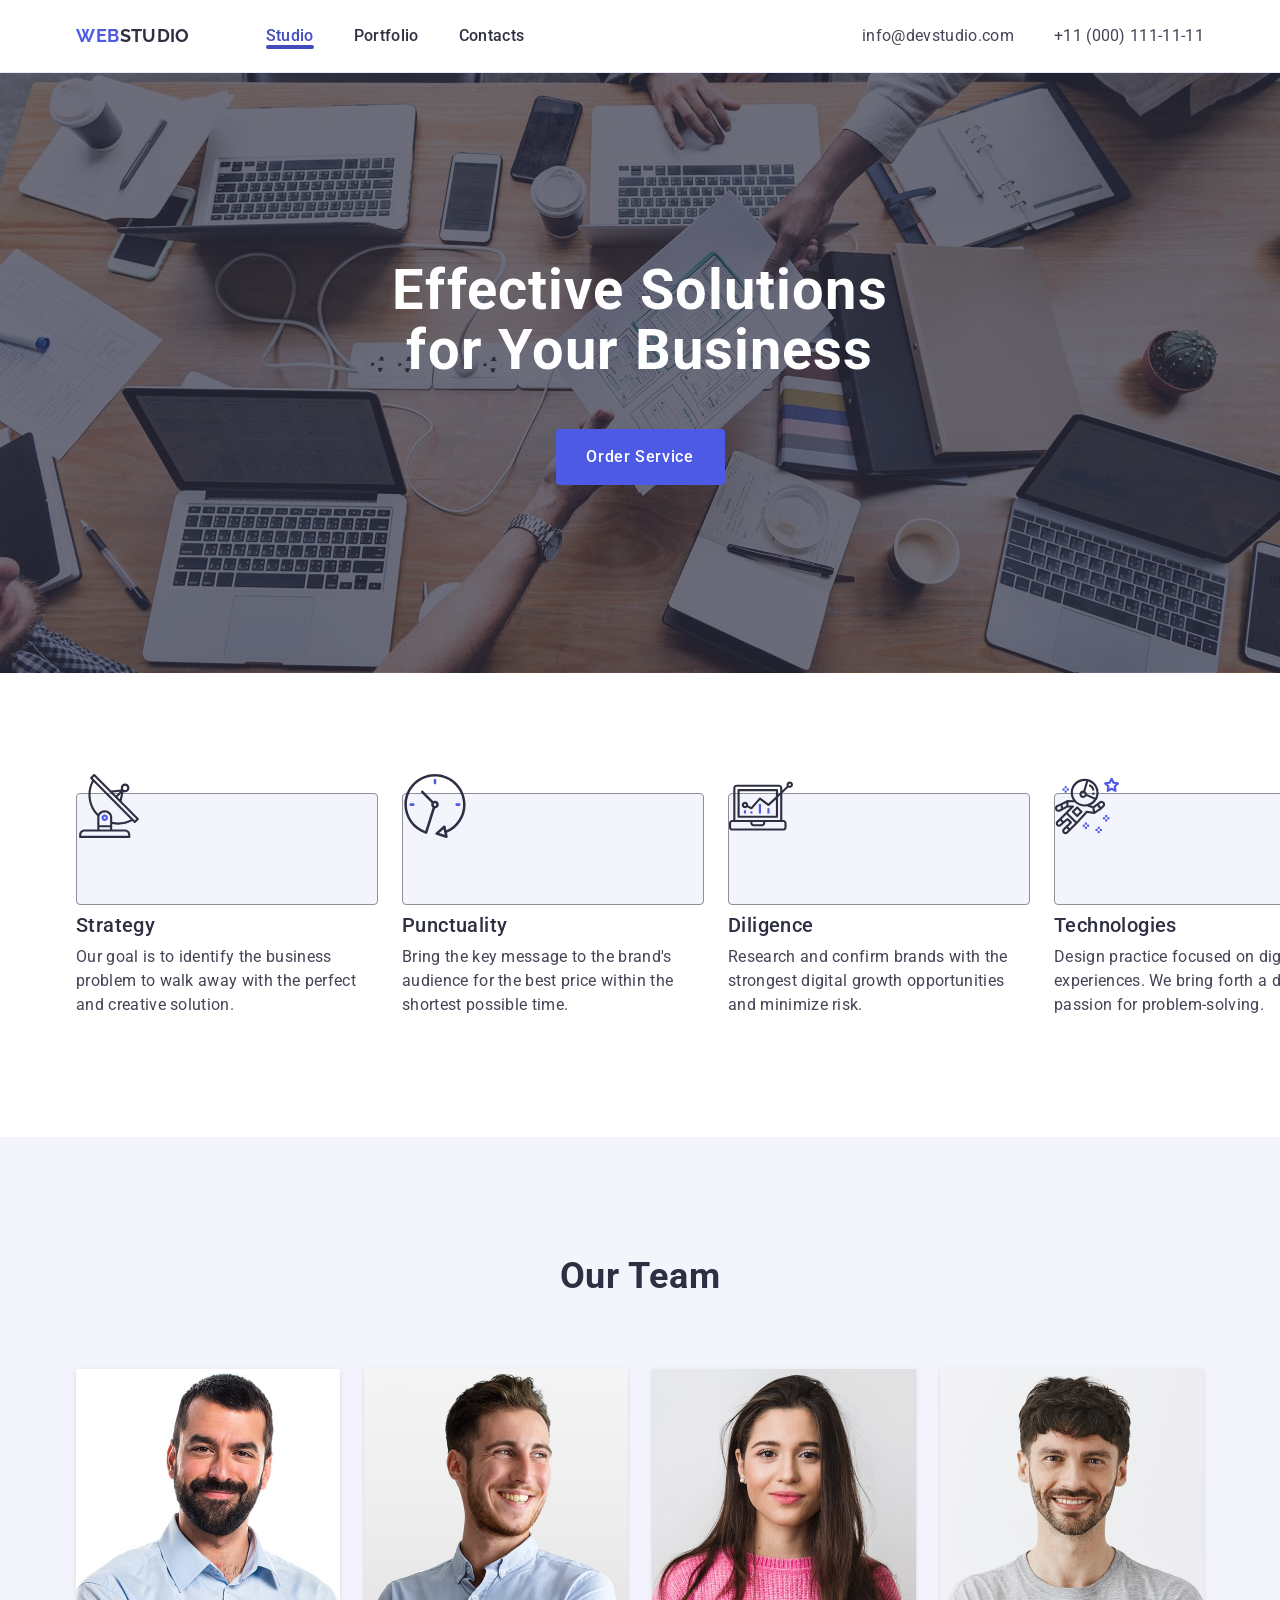
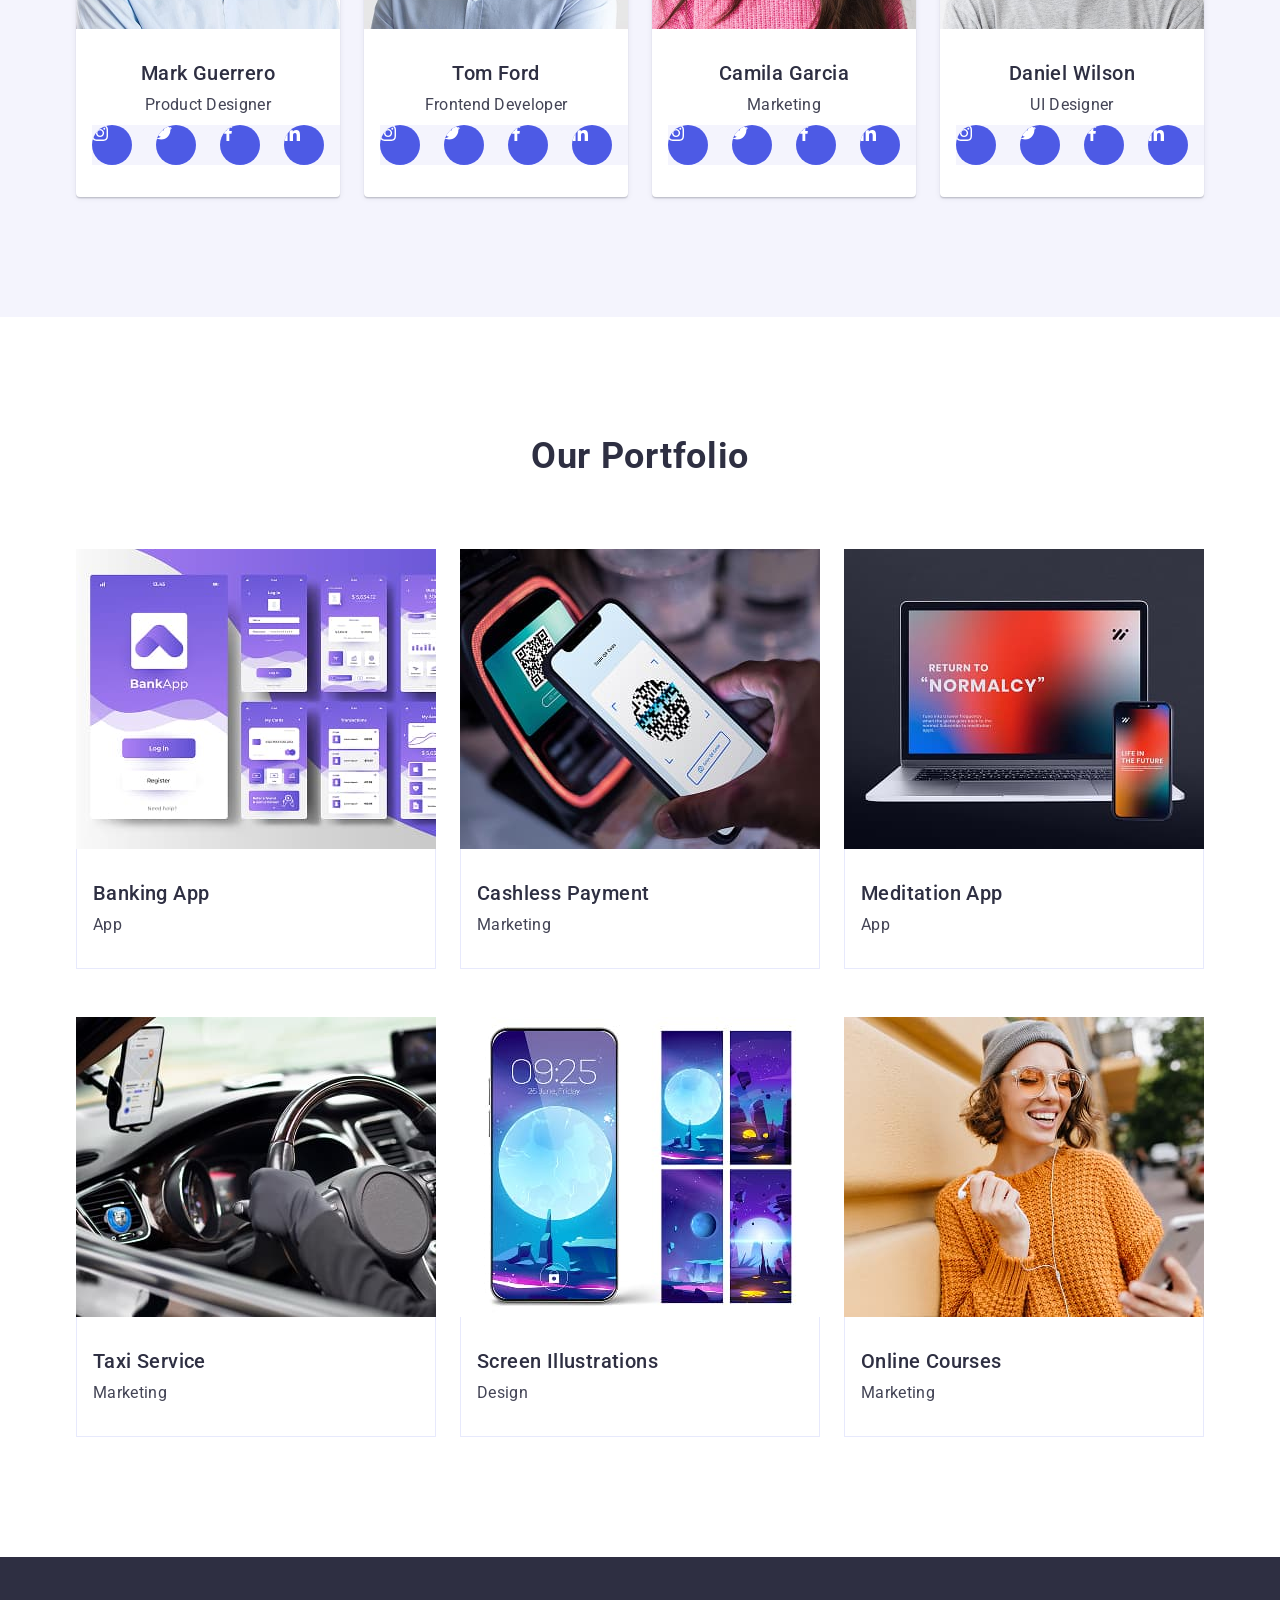
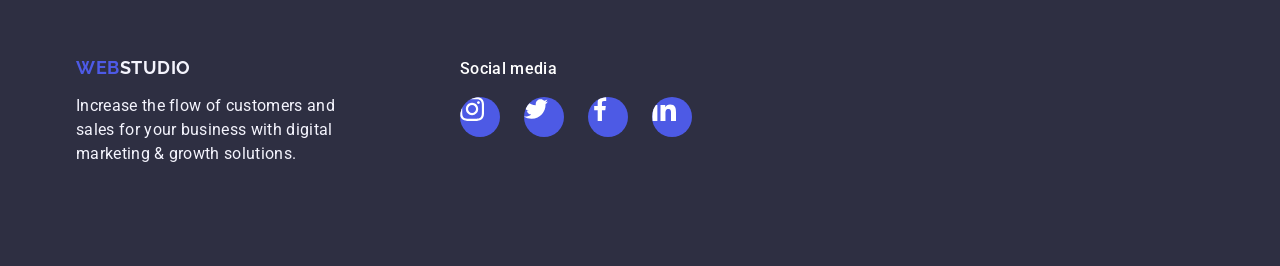
==== index.html @ d549fe11 "hw4correction" ====
<!DOCTYPE html>
<html lang="en">
<head>
    <meta charset="UTF-8">
    <meta name="viewport" content="width=device-width, initial-scale=1.0">
    <title>WebStudio</title>
<link rel="preconnect" href="https://fonts.googleapis.com">
<link rel="preconnect" href="https://fonts.gstatic.com" crossorigin>
<link href="https://fonts.googleapis.com/css2?family=Raleway:wght@700&family=Roboto:wght@100..900&display=swap"
    rel="stylesheet">
<link rel="stylesheet" href="https://cdnjs.cloudflare.com/ajax/libs/modern-normalize/3.0.1/modern-normalize.min.css"
    integrity="sha512-q6WgHqiHlKyOqslT/lgBgodhd03Wp4BEqKeW6nNtlOY4quzyG3VoQKFrieaCeSnuVseNKRGpGeDU3qPmabCANg=="
    crossorigin="anonymous" referrerpolicy="no-referrer" />
    <link rel="stylesheet" href="./css/styles.css">
</head>
<body>
    
    
        <header class="header">
            <div class="container">
        <nav class="header-navigation">
            <a class="header-logo" href="./index.html">Web<span class="logo-header-studio">Studio</span></a>
            <ul class="header-links">
                <li>
                    <a class="header-link-studio current" href="./index.html">Studio</a>
                </li>
                <li>
                    <a class="header-link-studio" href="">Portfolio</a>
                </li>
                <li>
                    <a class="header-link-studio" href="">Contacts</a>
                </li>
            </ul>
        </nav>
        <address >
        <ul class="contacts">
            <li>
                <a class="contacts-lits" href="mailto:info@devstudio.com">info@devstudio.com</a>
            </li>
            <li>
                <a class="contacts-lits" href="tel:+110001111111">+11 (000) 111-11-11</a>
            </li>
        </ul>
        </address>
        </div>
    </header>
    <main>

       
        <section class="section hero">
            <div class="container">
            <h1 class="hero-title">Effective Solutions
            for Your Business</h1>
            <button class="hero-button" type="button">Order Service</button>
            </div>
        </section>
        

       
        <section class="section philosophy">
            <div class="container">
            <h2 class="visually-hidden">Our philosophy</h2>
                      <ul class="philosophy-list">
                <li class="philosophy-column">
                    <div class="philosophy-icons">
                            <svg class="philosophy-icon">
                            <use href="./images/icons.svg#icon-antenna" width="64" height="64"></use></svg></div>
                    <h3 class="philosophy-subtitle">Strategy</h3>
                    <p class="philosophy-text">Our goal is to identify the business
                    problem to walk away with the perfect and creative solution.</p>
                </li>
                <li class="philosophy-column">
                                        <div class="philosophy-icons">
                                                <svg class="philosophy-icon">
                                                <use href="./images/icons.svg#icon-clock" width="64" height="64"></use>
                                            </svg>
                                        </div>
                                       <h3 class="philosophy-subtitle">Punctuality</h3>
                    <p class="philosophy-text">Bring the key message to the brand's audience for the best price within the shortest possible time.</p>
                </li>
                <li class="philosophy-column">
                            <div class="philosophy-icons">
                            
                                <svg class="philosophy-icon">
                                    <use href="./images/icons.svg#icon-diagram" width="64" height="64"></use>
                                </svg>
                            </div>
                                      <h3 class="philosophy-subtitle">Diligence</h3>
                    <p class="philosophy-text">Research and confirm brands with the strongest digital growth opportunities and minimize risk.</p>
                </li>
                <li class="philosophy-column">
                            <div class="philosophy-icons">
                            
                                <svg class="philosophy-icon">
                                    <use href="./images/icons.svg#icon-astronaut" width="64" height="64"></use>
                                </svg>
                            </div>
                                      <h3 class="philosophy-subtitle">Technologies</h3>
                    <p class="philosophy-text">Design practice focused on digital experiences. We bring forth a deep passion for problem-solving.</p>
                </li>
            </ul>
            </div>
        </section>
        
        <section class="section team">
            <div class="container">
            <h2 class="team-title">Our Team</h2>
            <ul class="team-list">
                <li class="team-photo">
                    <img class="photo" src="./images/1_img.jpg" width="264" height="260" alt="Photo Mark Guerrero">
                    <div class="team-name">
                    <h3 class="team-subtitle">Mark Guerrero</h3>
                    <p class="team-text">Product Designer</p>
                    <div class="team-icons">
                        <ul class="social-media-list team">
                        <li class="team-social-media-icons">
                            <svg class="team-icon instagram">
                            <use href="./images/icons.svg#instagram" width="16" height="16"></use>
                            </svg>
                        </li>
                        <li class="team-social-media-icons">
                            <svg class="team-icon twitter">
                            <use href="./images/icons.svg#twitter" width="16" height="16"></use>
                            </svg>
                        </li>
                        <li class="team-social-media-icons">
                            <svg class="team-icon facebook">
                            <use href="./images/icons.svg#facebook" width="16" height="16"></use>
                            </svg>
                        </li>
                        <li class="team-social-media-icons">
                            <svg class="team-icon linkedin">
                            <use href="./images/icons.svg#linkedin" width="16" height="16"></use>
                            </svg>
                        </li>
                    </ul>
                        </div>
                </div>
                </li>
                <li class="team-photo">
                    <img class="photo" src="./images/2_img.jpg" width="264" height="260" alt="Photo Tom Ford">
                    <div class="team-name">
                    <h3 class="team-subtitle">Tom Ford</h3>
                    <p class="team-text">Frontend Developer</p>
                    <div class="team-icons">
                        <ul class="social-media-list team">
                            <li class="team-social-media-icons">
                                <svg class="team-icon instagram">
                                    <use href="./images/icons.svg#instagram" width="16" height="16"></use>
                                </svg>
                            </li>
                            <li class="team-social-media-icons">
                                <svg class="team-icon twitter">
                                    <use href="./images/icons.svg#twitter" width="16" height="16"></use>
                                </svg>
                            </li>
                            <li class="team-social-media-icons">
                                <svg class="team-icon facebook">
                                    <use href="./images/icons.svg#facebook" width="16" height="16"></use>
                                </svg>
                            </li>
                            <li class="team-social-media-icons">
                                <svg class="team-icon linkedin">
                                    <use href="./images/icons.svg#linkedin" width="16" height="16"></use>
                                </svg>
                            </li>
                        </ul>
                    </div>
                </div>
                </li>
                <li class="team-photo">
                    <img class="photo" src="./images/3_img.jpg" width="264" height="260" alt="Photo Camila Garcia">
                    <div class="team-name">
                    <h3 class="team-subtitle">Camila Garcia</h3>
                    <p class="team-text">Marketing</p>
                    <div class="team-icons">
                <ul class="social-media-list team">
                    <li class="team-social-media-icons">
                        <svg class="team-icon instagram">
                            <use href="./images/icons.svg#instagram" width="16" height="16"></use>
                        </svg>
                    </li>
                    <li class="team-social-media-icons">
                        <svg class="team-icon twitter">
                            <use href="./images/icons.svg#twitter" width="16" height="16"></use>
                        </svg>
                    </li>
                    <li class="team-social-media-icons">
                        <svg class="team-icon facebook">
                            <use href="./images/icons.svg#facebook" width="16" height="16"></use>
                        </svg>
                    </li>
                    <li class="team-social-media-icons">
                        <svg class="team-icon linkedin">
                            <use href="./images/icons.svg#linkedin" width="16" height="16"></use>
                        </svg>
                    </li>
                </ul>
                        </div>
                </div>
                </li>
                <li class="team-photo">
                    <img class="photo" src="./images/4_img.jpg" width="264" height="260" alt="Photo Daniel Wilson">
                    <div class="team-name">
                    <h3 class="team-subtitle">Daniel Wilson</h3>
                    <p class="team-text">UI Designer</p>
                    <div class="team-icons">
                    <ul class="social-media-list team">
                    <li class="team-social-media-icons">
                    <svg class="team-icon instagram"><use href="./images/icons.svg#instagram" width="16" height="16"></use></svg>
                    </li>
                    <li class="team-social-media-icons">
                    <svg class="team-icon twitter"><use href="./images/icons.svg#twitter" width="16" height="16"></use></svg>
                    </li>
                    <li class="team-social-media-icons">
                    <svg class="team-icon facebook"><use href="./images/icons.svg#facebook" width="16" height="16"></use></svg>
                    </li>
                    <li class="team-social-media-icons">
                    <svg class="team-icon linkedin"><use href="./images/icons.svg#linkedin" width="16" height="16"></use></svg>
                    </li>
                    </ul>
                </div>
                </div>
                </li>
            </ul>
            </div>
        </section>

        
        <section class="section portfolio">
            <div class="container">
            <h2 class="portfolio-title">Our Portfolio</h2>
            <ul class="portfolio-list">
                <li class="portfolio-item">
                    <div class="box">
                        <div class="overlay">
                            <p class="overlay-text">14 Stylish and User-Friendly App Design Concepts · Task Manager App · Calorie Tracker App ·
                                Exotic Fruit Ecommerce App ·
                                Cloud Storage App</p>
                        </div>
                    <img src="./images/img_portfolio_1.jpg" width="360" height="300" alt="App windows">
                    </div>
                    <div class="portfolio-name">
                    <h3 class="portfolio-subtitle">Banking App</h3>
                    <p class="portfolio-text">App</p>
                    </div>
                </li>
                <li class="portfolio-item">
                    <div class="box">
                    <div class="overlay">
                        <p class="overlay-text">14 Stylish and User-Friendly App Design Concepts · Task Manager App · Calorie Tracker App · Exotic Fruit Ecommerce App ·
                        Cloud Storage App</p>
                    </div>
                    <img src="./images/img_portfolio_2.jpg" width="360" height="300" alt="Reading QR code">
                    </div>
                    <div class="portfolio-name">
                    <h3 class="portfolio-subtitle">Cashless Payment</h3>
                    <p class="portfolio-text">Marketing</p>
                    </div>
                </li>
                <li class="portfolio-item">
                    <div class="box">
                        <div class="overlay">
                            <p class="overlay-text">14 Stylish and User-Friendly App Design Concepts · Task Manager App · Calorie Tracker
                                App ·
                                Exotic Fruit Ecommerce App ·
                                Cloud Storage App</p>
                        </div>                  
                        <img src="./images/img_portfolio_3.jpg" width="360" height="300" alt="Laptop and phone photo">
                    </div>
                        <div class="portfolio-name">
                    <h3 class="portfolio-subtitle">Meditation App</h3>
                    <p class="portfolio-text">App</p>
                    </div>
                </li>
                <li class="portfolio-item">
                    <div class="box">
                        <div class="overlay">
                            <p class="overlay-text">14 Stylish and User-Friendly App Design Concepts · Task Manager App · Calorie Tracker
                                App ·
                                Exotic Fruit Ecommerce App ·
                                Cloud Storage App</p>
                        </div>
                    <img src="./images/img_portfolio_4.jpg" width="360" height="300" alt="Driving car">
                    </div>
                    <div class="portfolio-name">
                    <h3 class="portfolio-subtitle">Taxi Service</h3>
                    <p class="portfolio-text">Marketing</p>
                    </div>
                </li>
                <li class="portfolio-item">
                    <div class="box">
                        <div class="overlay">
                            <p class="overlay-text">14 Stylish and User-Friendly App Design Concepts · Task Manager App · Calorie Tracker
                                App ·
                                Exotic Fruit Ecommerce App ·
                                Cloud Storage App</p>
                        </div>
                    <img src="./images/img_portfolio_5.jpg" width="360" height="300" alt="Mobile phone screens">
                    </div>
                    <div class="portfolio-name">
                    <h3 class="portfolio-subtitle">Screen Illustrations</h3>
                    <p class="portfolio-text">Design</p>
                    </div>
                </li>
                <li class="portfolio-item">
                    <div class="box">
                        <div class="overlay">
                            <p class="overlay-text">14 Stylish and User-Friendly App Design Concepts · Task Manager App · Calorie Tracker
                                App ·
                                Exotic Fruit Ecommerce App ·
                                Cloud Storage App</p>
                        </div>
                    <img src="./images/img_portfolio_6.jpg" width="360" height="300" alt="Girl in glasses">
                    </div>
                    <div class="portfolio-name">
                    <h3 class="portfolio-subtitle">Online Courses</h3>
                    <p class="portfolio-text">Marketing</p>
                    </div>
                </li>
            </ul>
            </div>
        </section>
    </main>

    <footer class="footer">
        <div class="container">
            <div class="footer-box">
        <a class="footer-logo" href="./index.html">Web<span class="logo-studio">Studio</span></a>
        <p class="footer-text">Increase the flow of customers and sales for your business with digital marketing & growth solutions.</p>
        </div>
        <Div class="social-media-block" >
            <h4 class="social-media-title">Social media</h4>
            <ul class="social-media-list" >
                <li class="social-media-icons" >
                <svg class="team-icon instagram">
                    <use href="./images/icons.svg#instagram" width="24" height="24"></use>
                </svg>
                </li>
                <li class="social-media-icons" >
                <svg class="team-icon twitter">
                    <use href="./images/icons.svg#twitter" width="24" height="24"></use>
                </svg>
                </li>
                <li class="social-media-icons" >
                <svg class="team-icon facebook">
                    <use href="./images/symbol-defs.svg#facebook" width="24" height="24"></use>
                </svg>
                </li>
                <li class="social-media-icons" >
                <svg class="team-icon linkedin">
                    <use href="./images/symbol-defs.svg#linkedin" width="24" height="24"></use>
                </svg>
                </li>
            </ul>
        </Div>
    </div>
    </footer>

</body>
</html>
---- css/styles.css ----
h1,h2,h3,h4,h5,h6,
p,ul {
    margin-top: 0;
    margin-bottom: 0;
}
body {
    font-family: "Roboto", sans-serif;
    font-size:  16px;
    line-height: 1.5;
    letter-spacing: 2%;
    color: #434455;
    background-color: #FFFFFF;
}

ul{
    list-style: none;
    color: #434455;
    padding-left: 0;
}
a {
    text-decoration: none;
    color: #434455;
}
a:hover,
a:focus {
    color: #404bbf;
}
button:hover,
button:focus {
    cursor: pointer;
    color: #434455;
    font-weight: 500;  
    background-color: #404BBF;
}
h2 {
    font-size: 36;
    font-weight: 700;
    line-height: 1.11;
}
h3 {
    font-size: 20px;
    letter-spacing: 0.02em;
    font-weight: 500;
    line-height: 1.2;
    color: #2e2f42;
}
img {
    display: block;
    max-width: 100%;
}
.visually-hidden {
    position: absolute;
    width: 1px;
    height: 1px;
    margin: -1px;
    border: 0;
    padding: 0;

    white-space: nowrap;
    clip-path: inset(100%);
    clip: rect(0 0 0 0);
    overflow: hidden;
}

.container {
    width: 1158px;
    margin: 0 auto;
    padding: 0 15px;
}
.header .container{
    display: flex;
    justify-content: space-between;
}
.header {
    border-bottom: 1px solid #E7E9FC;
}
.header-logo {
    color: #4d5ae5;
    font-family: 'Raleway', sans-serif;
    font-size: 18px;
    line-height: 1.17;
    letter-spacing: 0.03em;
    font-weight: 700;
    text-transform: uppercase;
    padding: 24px 0;
    margin-right: 76px;
}
.logo-header-studio {
    color: #2e2f42;
    font-weight: 700;
    letter-spacing: 0.02em;
}
.header-navigation{
    display: flex;
    align-items: center;
}

.header-link-studio:hover,
.header-link-studio:focus{
    box-shadow: 0px 2px 1px rgba(46, 47, 66, 0.08),
        0px 1px 1px rgba(46, 47, 66, 0.16),
        0px 1px 6px rgba(46, 47, 66, 0.08);
}

.header-links{
    display: flex;
    gap: 40px;
    line-height: 1.5;
    font-weight: 500;
    letter-spacing: 0.02em;
    align-items: center;
    position: relative;
}
.header-links .current{
    transition: color 250ms cubic-bezier(0.4, 0, 0.2, 1);
    color: #404bbf;
}

.header-links .current::after{
    content: "";
    position: absolute;
    left: 0;
    bottom: -1px;
    display: block;
     border-radius: 2px;
        width: 48px;
        height: 4px;
        background-color: #404bbf;
}

.header-link-studio {
    color: #2e2f42;
    padding: 24px 0;
    }

.contacts{
    display: flex;
    gap: 40px;
    font-style: normal;
    justify-content: flex-end;
    align-items: baseline;
    padding-top: 24px;
    padding-bottom: 24px;
 }
.contacts-lits{
    letter-spacing: 0.02em;
    transition: color 250ms cubic-bezier(0.4, 0, 0.2, 1);
}

.hero {
    max-width: 1440px;
    margin: 0 auto;
    padding: 188px 0;
    background-color: #2E2F42;
    text-align: center;
    background-image: linear-gradient(to bottom, rgba(46, 47, 66, 0.7), rgba(46, 47, 66, 0.7)),
    url(../images/people-office.jpg);    
    background-size: cover;
    background-position: center;
    background-repeat: no-repeat;
}
.hero-title{
    font-size: 56px;
    font-weight: 700;
    line-height: 1.07;
    letter-spacing: 0.02em;
    color: #FFFFFF;
    max-width: 496px;
    margin: 0 auto;
    margin-bottom: 48px;
}
.hero-button{
    display: block;
    min-width: 169px;
    height: 56px;
    border: none;
    border-radius: 4px;
    cursor: pointer;
    font-family: "Roboto", sans-serif;
    font-weight: 500;
    font-size: 16px;
    line-height: 1.5;
    letter-spacing: 0.04em;
    background-color: #4d5ae5;
    color: #FFFFFF;
    margin: 0 auto;
    transition: background-color 250ms cubic-bezier(0.4, 0, 0.2, 1);
}

.philosophy {
    padding: 120px 0;
    border-radius: 0;
}
.philosophy-list {
    display: flex;
    gap: 24px;
}
.philosophy-column{
    flex-basis: calc((100% - 3 * 24px) / 4);
}

.philosophy-icons{
    display: flex;
    align-items: center;
        justify-content: center;
        height: 112px;
        background-color: #f4f4fd;
        border-radius: 4px;
        border: 1px solid #8e8f99;
        margin-bottom: 8px;
}
.philosophy-subtitle{
    margin-bottom: 8px;
}
.philosophy-text{
    line-height: 1.5;
    letter-spacing: 0.02em;
}


.team{
    padding: 120px 0;
    background-color: #F4F4FD;
}
.team-name{
    padding: 32px 0;
    text-align: center;
}
.team-title{
    margin-bottom: 72px;
}
.team-list {
    display: flex;
    gap: 24px;
    flex-basis: calc((100% - 3 * 24px) / 4);  
}
.team-photo{
    border-radius: 0 0 4px 4px;
    box-shadow: 0 2px 1px 0 rgba(46, 47, 66, 0.08), 0 1px 1px 0 rgba(46, 47, 66, 0.16), 0 1px 6px 0 rgba(46, 47, 66, 0.08);
    background-color: #FFFFFF;
    border-radius: 0px 0px 4px 4px;
}
.team-title{
    font-size: 36px;
    line-height: 1.11;
    text-align: center;
    letter-spacing: 0.02em;
    text-transform: capitalize;
    color: #2e2f42;
}
.team-subtitle{
    font-size: 20px;
    line-height: 1.2;
    letter-spacing: 0.02em;
    color: #2e2f42;
    margin-bottom: 8px;
}
.team-text{
    font-size: 16px;
    line-height: 1.5;
    letter-spacing: 0.02em;
}
.social-media-list {
        display: flex;
        gap: 24px;
        margin-top: 8px;
        margin-left: 16px;
        padding: 0;
  }

.team-icon{
    display: flex;
    width: 40px;
    height: 40px;
    border-radius: 50%;
    background-color: #4d5ae5;
    fill: #ffff;
}
.portfolio{
    padding: 120px 0 120px 0;
}
.box{
    position: relative;
    width: 360px;
        height: 300px;
        margin: 0 auto;
            overflow: hidden;
}
.overlay{
    position: absolute;
        top: 0;
        left: 0;
        width: 100%;
        height: 100%;
            background-color: #4d5ae5;
            transform: translatey(100%);
                transition: transform 250ms ease-in-out;
}
.overlay-text{
    color: #F4F4FD; 
    margin: 0;
    padding-top: 40px;
    padding-left: 32px;
    padding-right: 32px;
    font-size: 18px;
}
.portfolio-item:hover .overlay {
    transform: translatey(0);
}

.portfolio-title {
    font-size: 36px;
    line-height: 1.11;
    text-align: center;
    letter-spacing: 0.02em;
    text-transform: capitalize;
    color: #2e2f42;
    margin-bottom: 72px;
}
.portfolio-list{
    display: flex;
    flex-wrap: wrap;
    column-gap: 24px;
    row-gap: 48px;
    flex-basis: calc((100% - 48px) / 3);
}
.portfolio-item:hover,
.portfolio-item:focus{
    box-shadow: 0 2px 1px 0 rgba(46, 47, 66, 0.08), 0 1px 1px 0 rgba(46, 47, 66, 0.16), 0 1px 6px 0 rgba(46, 47, 66, 0.08);
}
.portfolio-name{
    width: 360px;
    height: 120px;
    padding: 32px 16px;
    border-top: 0;
    border-right: 1px solid #E7E9FC;
    border-bottom: 1px solid #E7E9FC;
    border-left: 1px solid #E7E9FC;
}
.portfolio-subtitle{
    font-size: 20px;
    line-height: 1.2;
    letter-spacing: 0.02em;
    color: #2e2f42;
    margin-bottom: 8px
}
.portfolio-text{
    letter-spacing: 0.02em;
}

.footer{
    padding: 100px 0;
    background-color:#2E2F42;
}
.footer-logo {
    display: inline-block;
    margin-bottom: 16px;
    font-family: 'Raleway', sans-serif;
    font-size: 18px;
    line-height: 1.17;
    text-transform: uppercase;
    font-weight: 700;
    color:#4d5ae5;
    letter-spacing: 0.03em;
    }
.logo-studio{
        color: #f4f4fd;
}
.footer-text{
    letter-spacing: 0.02em;
    color:#F4F4FD;
    width: 264px;
}
.social-media-block{
    margin-left: 120px;
}
.footer .container{
    display: flex;
}
.social-media-title{
    font-weight: 500;
    font-size: 16px;
    line-height: 150%;
    letter-spacing: 0.02em;
    color: #FFFFFF;
}

.footer .social-media-list {
    padding: 0;
    margin-left: 0;
    margin-top: 16px;
}
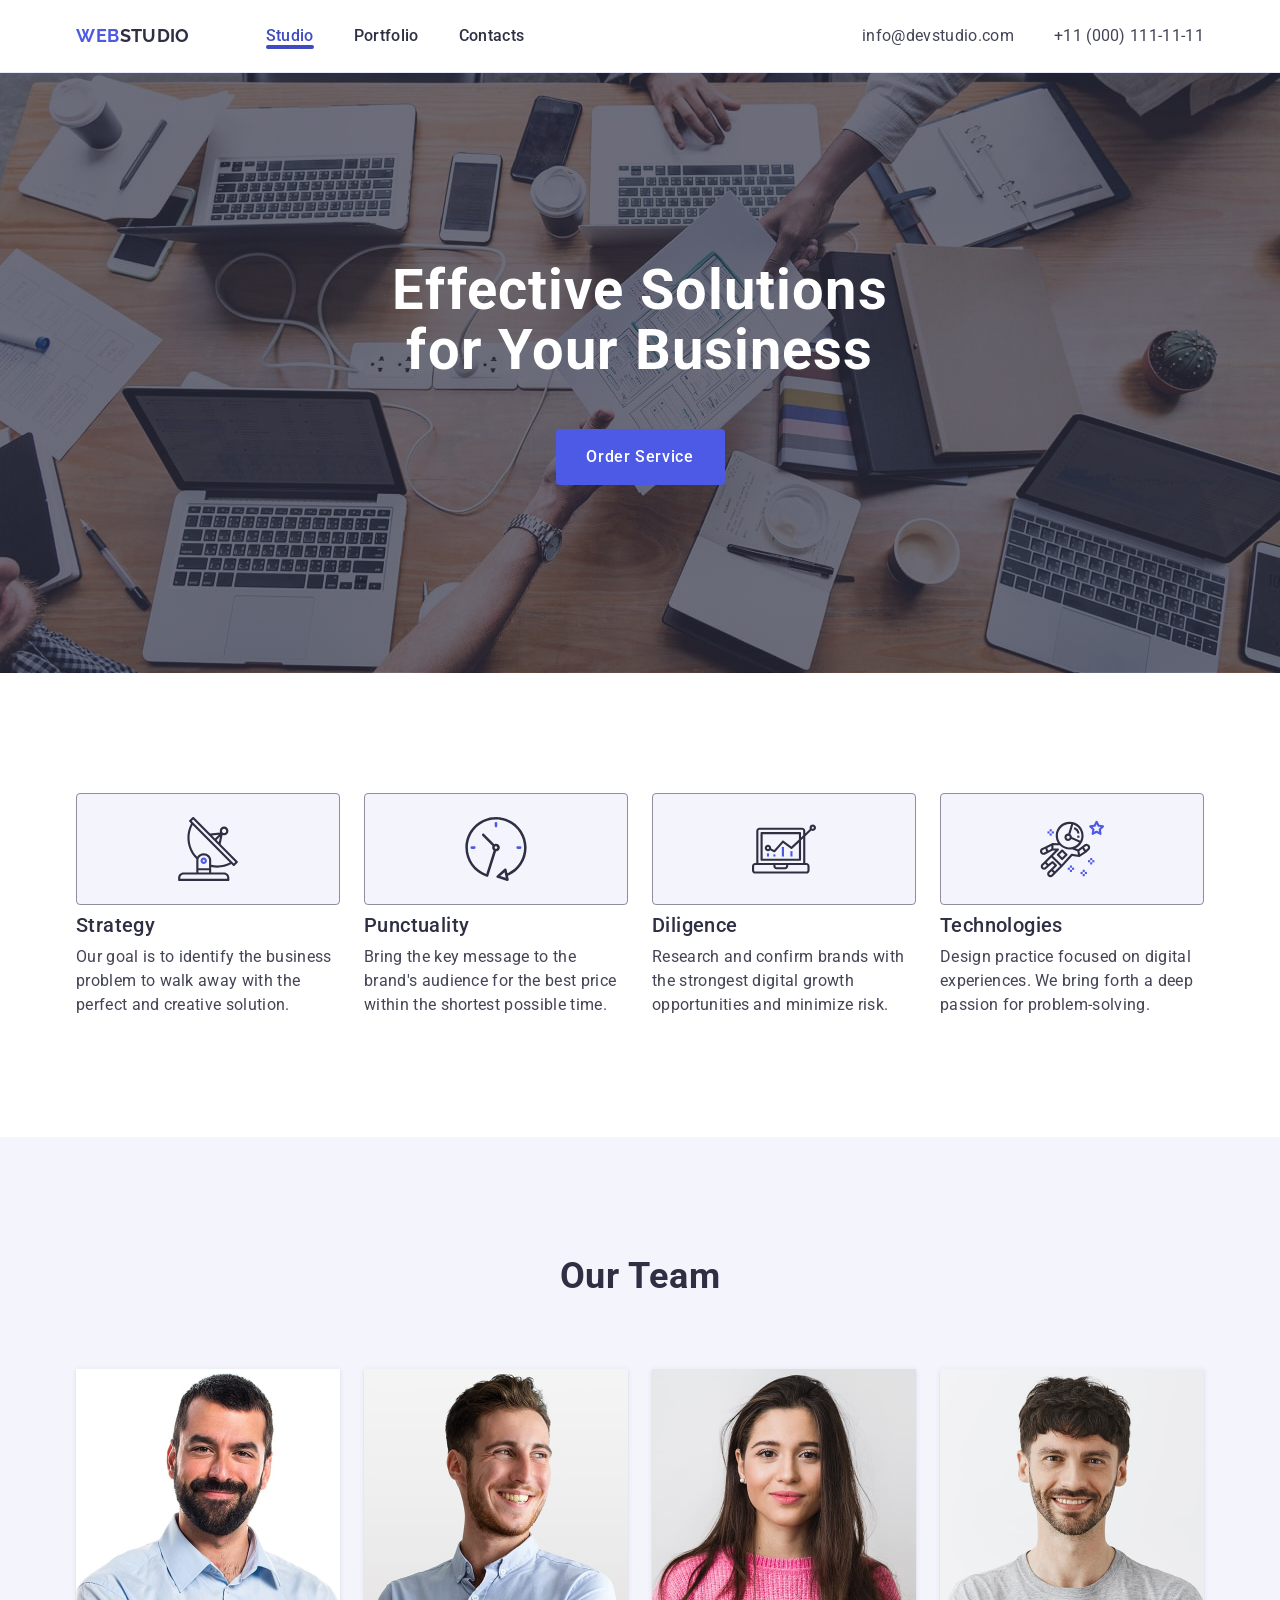
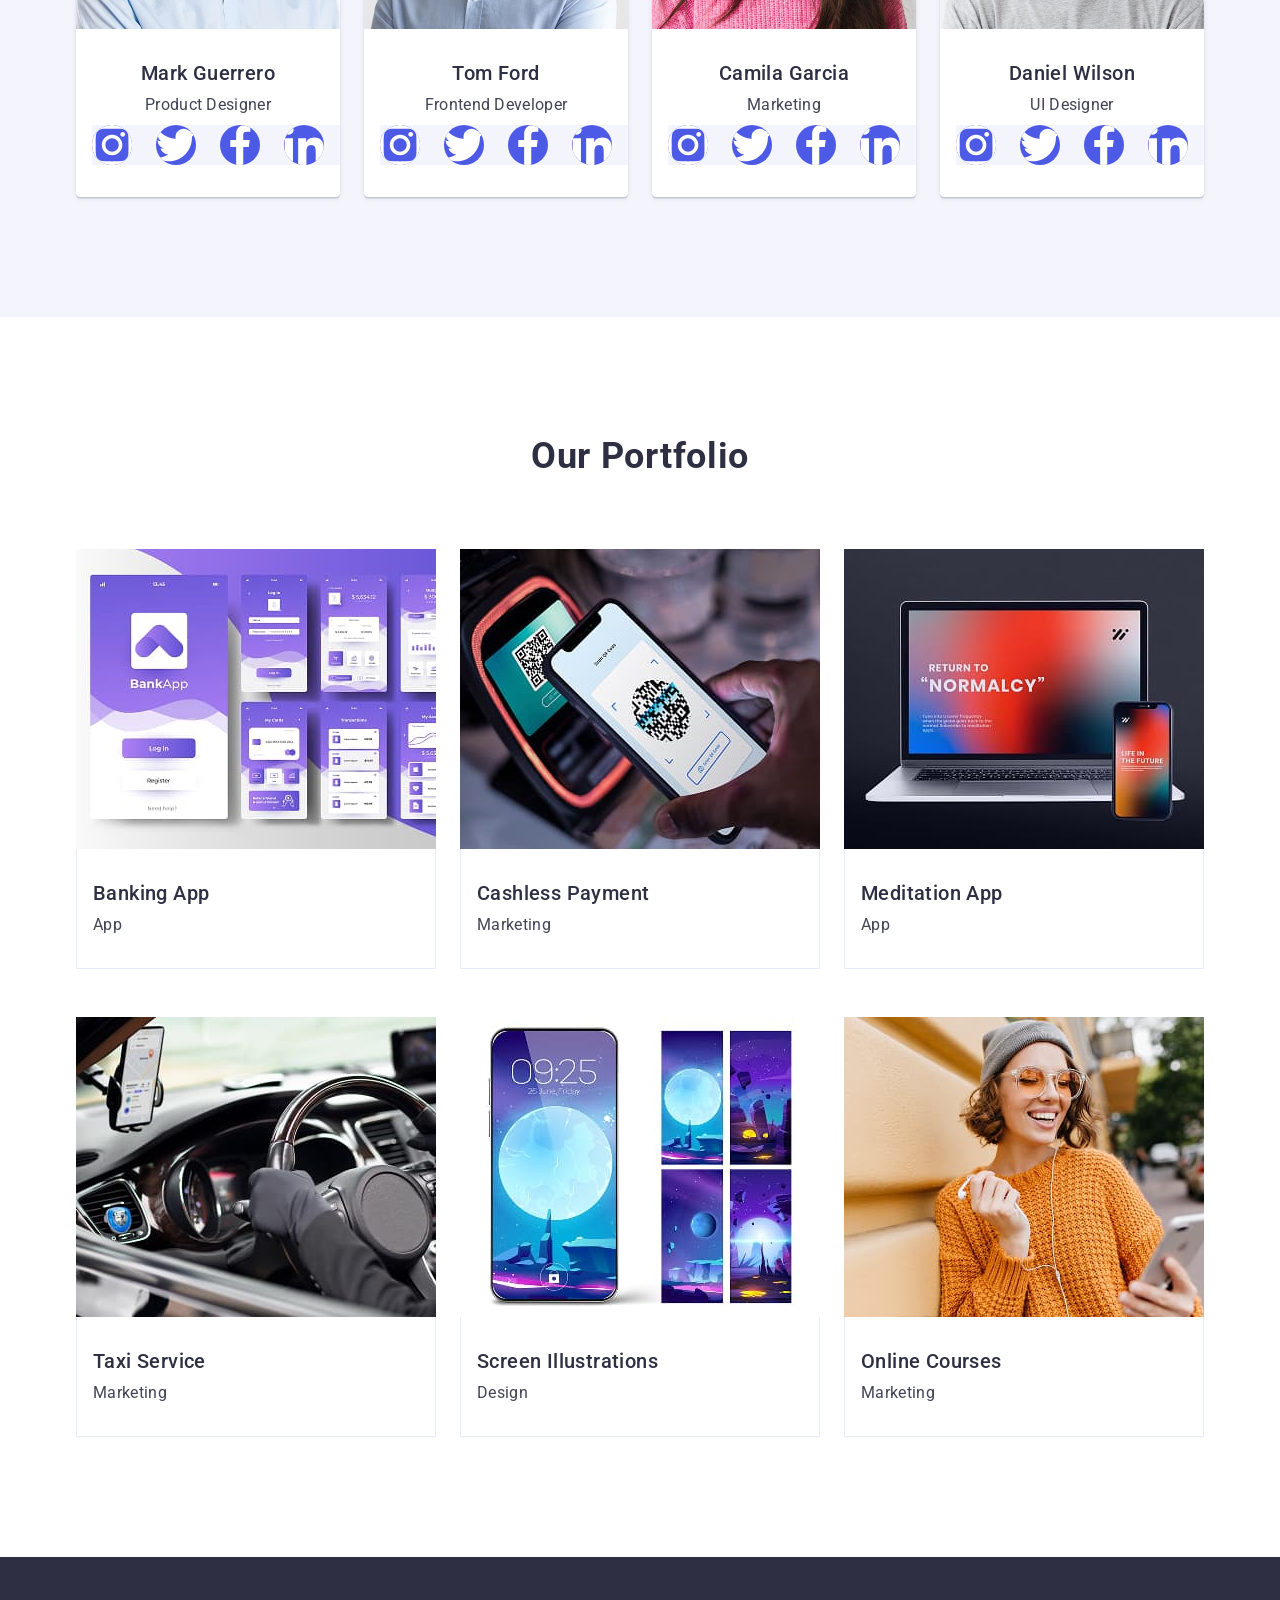
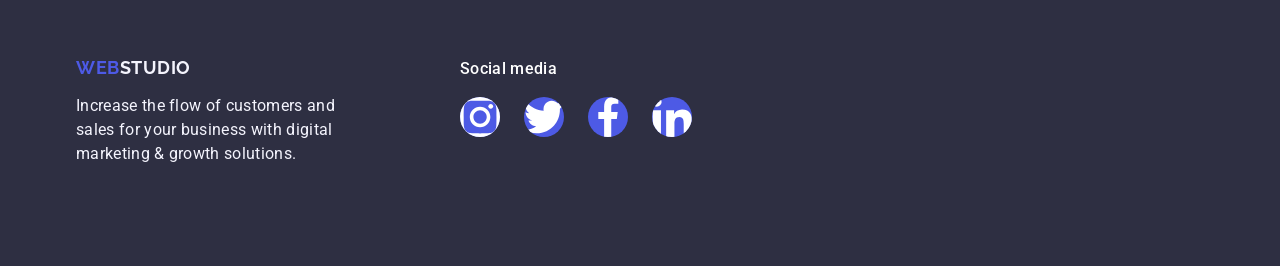
==== commit b9ed3b80: "Update index.html" ====
--- a/index.html
+++ b/index.html
@@ -63,16 +63,16 @@
                       <ul class="philosophy-list">
                 <li class="philosophy-column">
                     <div class="philosophy-icons">
-                            <svg class="philosophy-icon">
-                            <use href="./images/icons.svg#icon-antenna" width="64" height="64"></use></svg></div>
+                            <svg class="philosophy-icon" width="64" height="64">
+                            <use href="./images/icons.svg#icon-antenna" ></use></svg></div>
                     <h3 class="philosophy-subtitle">Strategy</h3>
                     <p class="philosophy-text">Our goal is to identify the business
                     problem to walk away with the perfect and creative solution.</p>
                 </li>
                 <li class="philosophy-column">
                                         <div class="philosophy-icons">
-                                                <svg class="philosophy-icon">
-                                                <use href="./images/icons.svg#icon-clock" width="64" height="64"></use>
+                                                <svg class="philosophy-icon" width="64" height="64">
+                                                <use href="./images/icons.svg#icon-clock"></use>
                                             </svg>
                                         </div>
                                        <h3 class="philosophy-subtitle">Punctuality</h3>
@@ -81,8 +81,8 @@
                 <li class="philosophy-column">
                             <div class="philosophy-icons">
                             
-                                <svg class="philosophy-icon">
-                                    <use href="./images/icons.svg#icon-diagram" width="64" height="64"></use>
+                                <svg class="philosophy-icon" width="64" height="64">
+                                    <use href="./images/icons.svg#icon-diagram" ></use>
                                 </svg>
                             </div>
                                       <h3 class="philosophy-subtitle">Diligence</h3>
@@ -91,8 +91,8 @@
                 <li class="philosophy-column">
                             <div class="philosophy-icons">
                             
-                                <svg class="philosophy-icon">
-                                    <use href="./images/icons.svg#icon-astronaut" width="64" height="64"></use>
+                                <svg class="philosophy-icon" width="64" height="64">
+                                    <use href="./images/icons.svg#icon-astronaut" ></use>
                                 </svg>
                             </div>
                                       <h3 class="philosophy-subtitle">Technologies</h3>
@@ -114,23 +114,23 @@
                     <div class="team-icons">
                         <ul class="social-media-list team">
                         <li class="team-social-media-icons">
-                            <svg class="team-icon instagram">
-                            <use href="./images/icons.svg#instagram" width="16" height="16"></use>
+                            <svg class="team-icon instagram" width="16" height="16">
+                            <use href="./images/icons.svg#instagram" ></use>
                             </svg>
                         </li>
                         <li class="team-social-media-icons">
-                            <svg class="team-icon twitter">
-                            <use href="./images/icons.svg#twitter" width="16" height="16"></use>
+                            <svg class="team-icon twitter"width="16" height="16">
+                            <use href="./images/icons.svg#twitter" ></use>
                             </svg>
                         </li>
                         <li class="team-social-media-icons">
-                            <svg class="team-icon facebook">
-                            <use href="./images/icons.svg#facebook" width="16" height="16"></use>
+                            <svg class="team-icon facebook" width="16" height="16">
+                            <use href="./images/icons.svg#facebook" ></use>
                             </svg>
                         </li>
                         <li class="team-social-media-icons">
-                            <svg class="team-icon linkedin">
-                            <use href="./images/icons.svg#linkedin" width="16" height="16"></use>
+                            <svg class="team-icon linkedin"width="16" height="16">
+                            <use href="./images/icons.svg#linkedin" ></use>
                             </svg>
                         </li>
                     </ul>
@@ -145,23 +145,23 @@
                     <div class="team-icons">
                         <ul class="social-media-list team">
                             <li class="team-social-media-icons">
-                                <svg class="team-icon instagram">
-                                    <use href="./images/icons.svg#instagram" width="16" height="16"></use>
+                                <svg class="team-icon instagram" width="16" height="16">
+                                    <use href="./images/icons.svg#instagram" ></use>
                                 </svg>
                             </li>
                             <li class="team-social-media-icons">
-                                <svg class="team-icon twitter">
-                                    <use href="./images/icons.svg#twitter" width="16" height="16"></use>
+                                <svg class="team-icon twitter" width="16" height="16">
+                                    <use href="./images/icons.svg#twitter" ></use>
                                 </svg>
                             </li>
                             <li class="team-social-media-icons">
-                                <svg class="team-icon facebook">
-                                    <use href="./images/icons.svg#facebook" width="16" height="16"></use>
+                                <svg class="team-icon facebook" width="16" height="16">
+                                    <use href="./images/icons.svg#facebook" ></use>
                                 </svg>
                             </li>
                             <li class="team-social-media-icons">
-                                <svg class="team-icon linkedin">
-                                    <use href="./images/icons.svg#linkedin" width="16" height="16"></use>
+                                <svg class="team-icon linkedin" width="16" height="16">
+                                    <use href="./images/icons.svg#linkedin" ></use>
                                 </svg>
                             </li>
                         </ul>
@@ -176,23 +176,23 @@
                     <div class="team-icons">
                 <ul class="social-media-list team">
                     <li class="team-social-media-icons">
-                        <svg class="team-icon instagram">
-                            <use href="./images/icons.svg#instagram" width="16" height="16"></use>
+                        <svg class="team-icon instagram"  width="16" height="16">
+                            <use href="./images/icons.svg#instagram"></use>
                         </svg>
                     </li>
                     <li class="team-social-media-icons">
-                        <svg class="team-icon twitter">
-                            <use href="./images/icons.svg#twitter" width="16" height="16"></use>
+                        <svg class="team-icon twitter" width="16" height="16">
+                            <use href="./images/icons.svg#twitter" ></use>
                         </svg>
                     </li>
                     <li class="team-social-media-icons">
-                        <svg class="team-icon facebook">
-                            <use href="./images/icons.svg#facebook" width="16" height="16"></use>
+                        <svg class="team-icon facebook" width="16" height="16">
+                            <use href="./images/icons.svg#facebook" ></use>
                         </svg>
                     </li>
                     <li class="team-social-media-icons">
-                        <svg class="team-icon linkedin">
-                            <use href="./images/icons.svg#linkedin" width="16" height="16"></use>
+                        <svg class="team-icon linkedin" width="16" height="16">
+                            <use href="./images/icons.svg#linkedin" ></use>
                         </svg>
                     </li>
                 </ul>
@@ -206,17 +206,17 @@
                     <p class="team-text">UI Designer</p>
                     <div class="team-icons">
                     <ul class="social-media-list team">
-                    <li class="team-social-media-icons">
-                    <svg class="team-icon instagram"><use href="./images/icons.svg#instagram" width="16" height="16"></use></svg>
-                    </li>
-                    <li class="team-social-media-icons">
-                    <svg class="team-icon twitter"><use href="./images/icons.svg#twitter" width="16" height="16"></use></svg>
-                    </li>
-                    <li class="team-social-media-icons">
-                    <svg class="team-icon facebook"><use href="./images/icons.svg#facebook" width="16" height="16"></use></svg>
-                    </li>
-                    <li class="team-social-media-icons">
-                    <svg class="team-icon linkedin"><use href="./images/icons.svg#linkedin" width="16" height="16"></use></svg>
+                    <li class="team-social-media-icons"width="16" height="16">
+                    <svg class="team-icon instagram"><use href="./images/icons.svg#instagram" ></use></svg>
+                    </li>
+                    <li class="team-social-media-icons" width="16" height="16">
+                    <svg class="team-icon twitter"><use href="./images/icons.svg#twitter" ></use></svg>
+                    </li>
+                    <li class="team-social-media-icons" width="16" height="16">
+                    <svg class="team-icon facebook"><use href="./images/icons.svg#facebook" ></use></svg>
+                    </li>
+                    <li class="team-social-media-icons"  width="16" height="16">
+                    <svg class="team-icon linkedin"><use href="./images/icons.svg#linkedin"></use></svg>
                     </li>
                     </ul>
                 </div>
@@ -333,23 +333,23 @@
             <h4 class="social-media-title">Social media</h4>
             <ul class="social-media-list" >
                 <li class="social-media-icons" >
-                <svg class="team-icon instagram">
-                    <use href="./images/icons.svg#instagram" width="24" height="24"></use>
+                <svg class="team-icon instagram" width="24" height="24">
+                    <use href="./images/icons.svg#instagram" ></use>
                 </svg>
                 </li>
                 <li class="social-media-icons" >
-                <svg class="team-icon twitter">
-                    <use href="./images/icons.svg#twitter" width="24" height="24"></use>
+                <svg class="team-icon twitter" width="24" height="24">
+                    <use href="./images/icons.svg#twitter" ></use>
                 </svg>
                 </li>
                 <li class="social-media-icons" >
-                <svg class="team-icon facebook">
-                    <use href="./images/symbol-defs.svg#facebook" width="24" height="24"></use>
+                <svg class="team-icon facebook" width="24" height="24">
+                    <use href="./images/symbol-defs.svg#facebook" ></use>
                 </svg>
                 </li>
                 <li class="social-media-icons" >
-                <svg class="team-icon linkedin">
-                    <use href="./images/symbol-defs.svg#linkedin" width="24" height="24"></use>
+                <svg class="team-icon linkedin" width="24" height="24">
+                    <use href="./images/symbol-defs.svg#linkedin" ></use>
                 </svg>
                 </li>
             </ul>
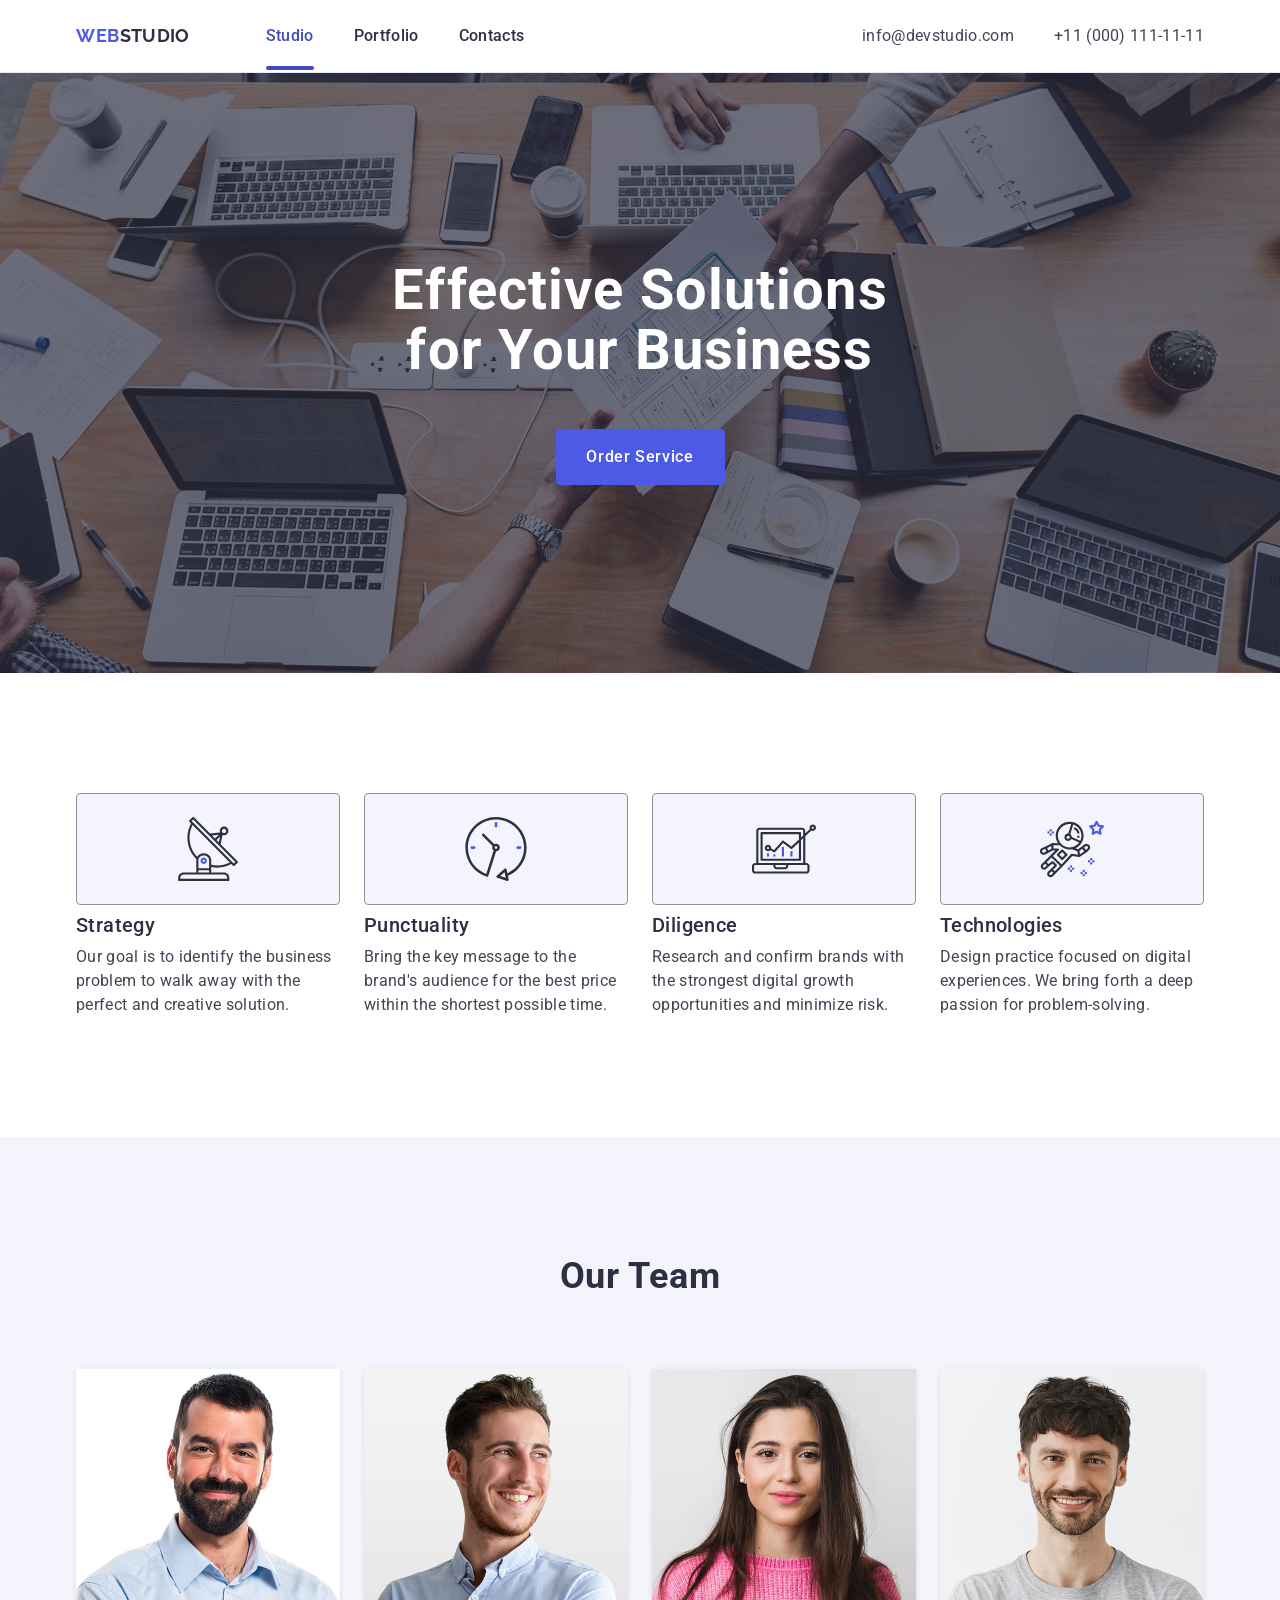
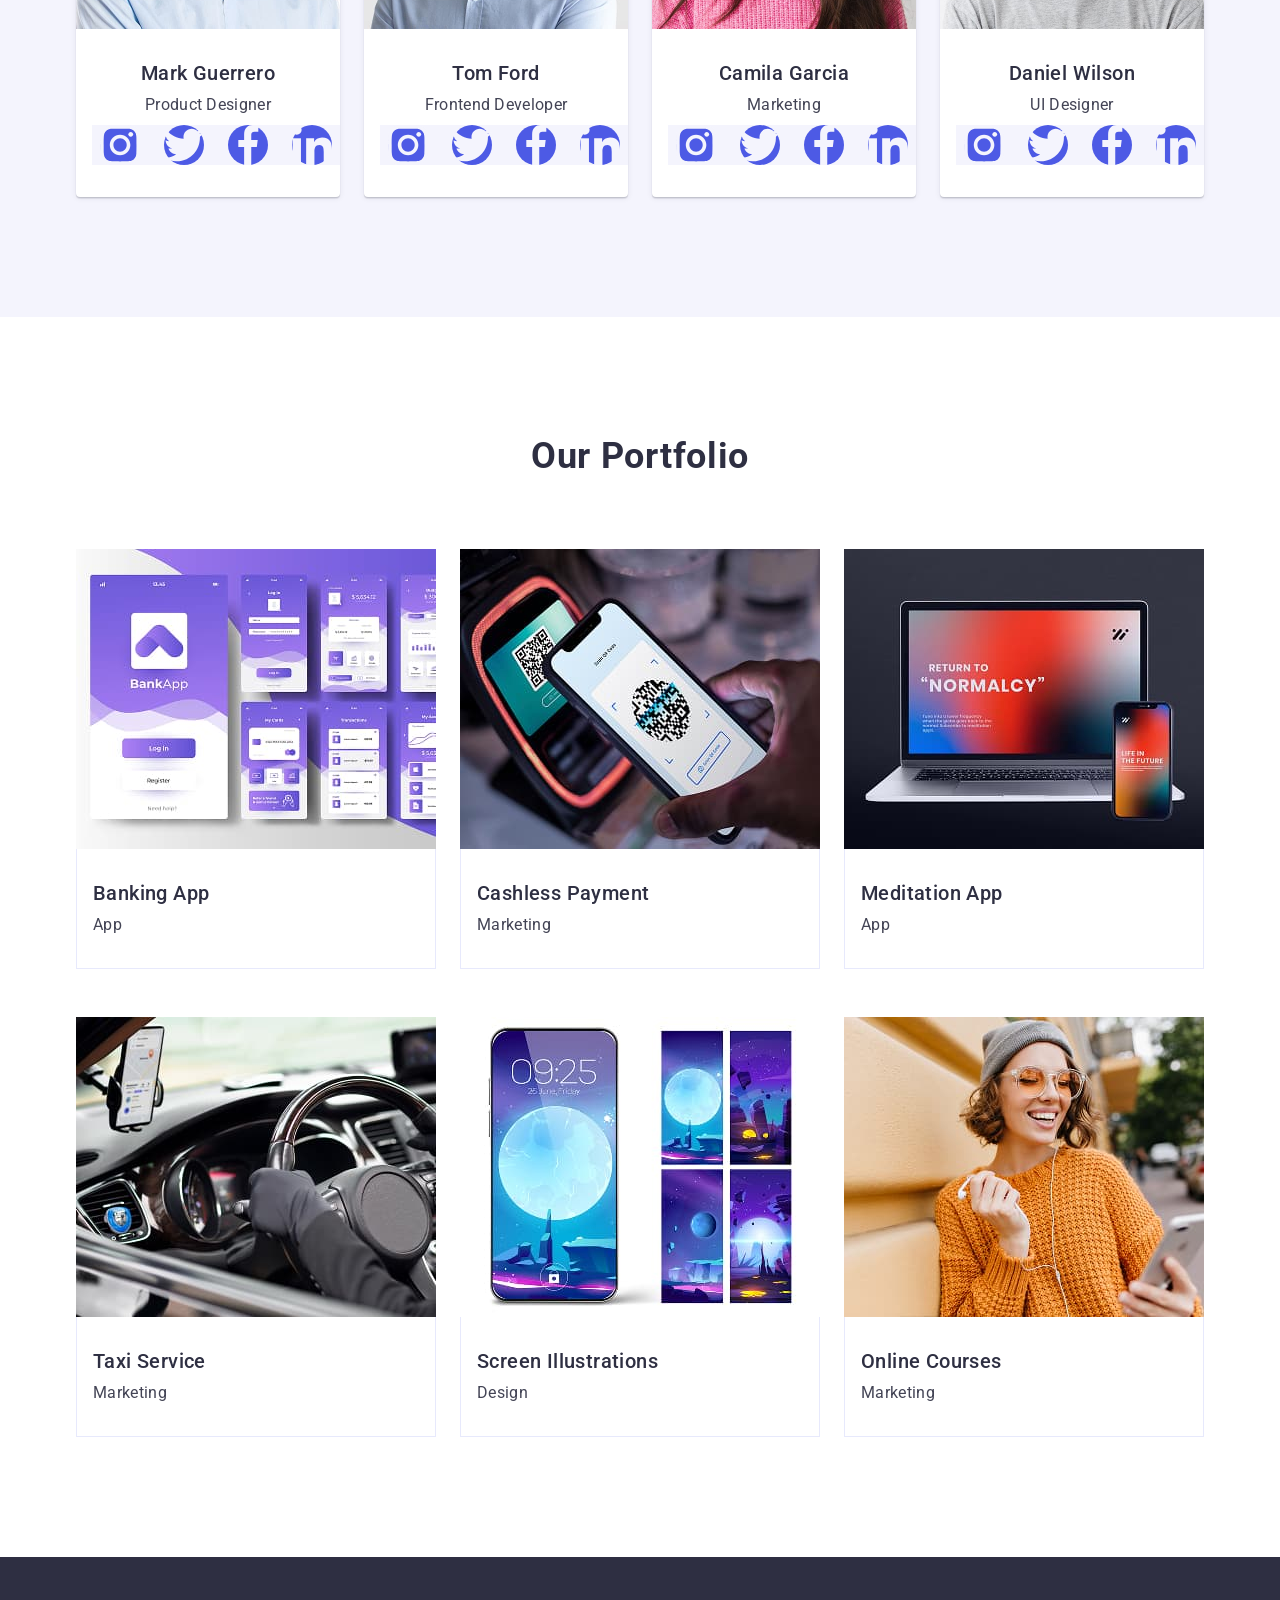
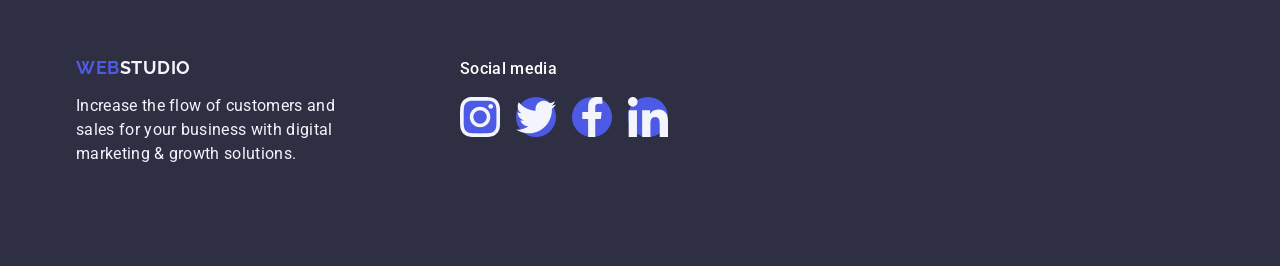
==== commit 079b145e: "hw correction css" ====
--- a/index.html
+++ b/index.html
@@ -106,35 +106,39 @@
             <div class="container">
             <h2 class="team-title">Our Team</h2>
             <ul class="team-list">
-                <li class="team-photo">
-                    <img class="photo" src="./images/1_img.jpg" width="264" height="260" alt="Photo Mark Guerrero">
-                    <div class="team-name">
-                    <h3 class="team-subtitle">Mark Guerrero</h3>
-                    <p class="team-text">Product Designer</p>
+            <li class="team-photo">
+            <img class="photo" src="./images/1_img.jpg" width="264" height="260" alt="Photo Mark Guerrero">
+                <div class="team-name">
+                <h3 class="team-subtitle">Mark Guerrero</h3>
+                <p class="team-text">Product Designer</p>
                     <div class="team-icons">
                         <ul class="social-media-list team">
+                            <li class="team-social-media-icons">
+                                <a class="social-icon-link" href="">
+                            <svg class="team-icon" width="16" height="16">
+                            <use href="./images/icons.svg#instagram"></use></svg>
+                                </a>
+                            </li>
                         <li class="team-social-media-icons">
-                            <svg class="team-icon instagram" width="16" height="16">
-                            <use href="./images/icons.svg#instagram" ></use>
-                            </svg>
+                            <a class="social-icon-link" href="">
+                            <svg class="team-icon" width="16" height="16">
+                            <use href="./images/icons.svg#twitter"></use></svg>
+                            </a>
                         </li>
                         <li class="team-social-media-icons">
-                            <svg class="team-icon twitter"width="16" height="16">
-                            <use href="./images/icons.svg#twitter" ></use>
-                            </svg>
+                            <a class="social-icon-link" href="">
+                            <svg class="team-icon" width="16" height="16">
+                            <use href="./images/icons.svg#facebook" ></use></svg>
+                            </a>
                         </li>
                         <li class="team-social-media-icons">
-                            <svg class="team-icon facebook" width="16" height="16">
-                            <use href="./images/icons.svg#facebook" ></use>
-                            </svg>
+                            <a class="social-icon-link" href="">
+                            <svg class="team-icon" width="16" height="16">
+                            <use href="./images/icons.svg#linkedin"></use></svg>
+                            </a>
                         </li>
-                        <li class="team-social-media-icons">
-                            <svg class="team-icon linkedin"width="16" height="16">
-                            <use href="./images/icons.svg#linkedin" ></use>
-                            </svg>
-                        </li>
-                    </ul>
-                        </div>
+                        </ul>
+                    </div>
                 </div>
                 </li>
                 <li class="team-photo">
@@ -142,85 +146,105 @@
                     <div class="team-name">
                     <h3 class="team-subtitle">Tom Ford</h3>
                     <p class="team-text">Frontend Developer</p>
-                    <div class="team-icons">
+                        <div class="team-icons">
                         <ul class="social-media-list team">
                             <li class="team-social-media-icons">
-                                <svg class="team-icon instagram" width="16" height="16">
-                                    <use href="./images/icons.svg#instagram" ></use>
-                                </svg>
-                            </li>
-                            <li class="team-social-media-icons">
-                                <svg class="team-icon twitter" width="16" height="16">
-                                    <use href="./images/icons.svg#twitter" ></use>
-                                </svg>
-                            </li>
-                            <li class="team-social-media-icons">
-                                <svg class="team-icon facebook" width="16" height="16">
-                                    <use href="./images/icons.svg#facebook" ></use>
-                                </svg>
-                            </li>
-                            <li class="team-social-media-icons">
-                                <svg class="team-icon linkedin" width="16" height="16">
-                                    <use href="./images/icons.svg#linkedin" ></use>
-                                </svg>
+                                <a class="social-icon-link" href="">
+                                <svg class="team-icon" width="16" height="16">
+                                <use href="./images/icons.svg#instagram"></use></svg>
+                                </a>
+                            </li>
+                            <li class="team-social-media-icons">
+                                <a class="social-icon-link" href="">
+                                <svg class="team-icon" width="16" height="16">
+                                <use href="./images/icons.svg#twitter"></use></svg>
+                                </a>
+                            </li>
+                            <li class="team-social-media-icons">
+                                <a class="social-icon-link" href="">
+                                <svg class="team-icon" width="16" height="16">
+                                <use href="./images/icons.svg#facebook"></use></svg>
+                                </a>
+                            </li>
+                            <li class="team-social-media-icons">
+                                <a class="social-icon-link" href="">
+                                <svg class="team-icon" width="16" height="16">
+                                <use href="./images/icons.svg#linkedin"></use></svg>
+                                </a>
                             </li>
                         </ul>
-                    </div>
-                </div>
+                        </div>
+                    </div>
                 </li>
                 <li class="team-photo">
                     <img class="photo" src="./images/3_img.jpg" width="264" height="260" alt="Photo Camila Garcia">
                     <div class="team-name">
                     <h3 class="team-subtitle">Camila Garcia</h3>
                     <p class="team-text">Marketing</p>
-                    <div class="team-icons">
-                <ul class="social-media-list team">
-                    <li class="team-social-media-icons">
-                        <svg class="team-icon instagram"  width="16" height="16">
-                            <use href="./images/icons.svg#instagram"></use>
-                        </svg>
-                    </li>
-                    <li class="team-social-media-icons">
-                        <svg class="team-icon twitter" width="16" height="16">
-                            <use href="./images/icons.svg#twitter" ></use>
-                        </svg>
-                    </li>
-                    <li class="team-social-media-icons">
-                        <svg class="team-icon facebook" width="16" height="16">
-                            <use href="./images/icons.svg#facebook" ></use>
-                        </svg>
-                    </li>
-                    <li class="team-social-media-icons">
-                        <svg class="team-icon linkedin" width="16" height="16">
-                            <use href="./images/icons.svg#linkedin" ></use>
-                        </svg>
-                    </li>
-                </ul>
-                        </div>
-                </div>
+                        <div class="team-icons">
+                        <ul class="social-media-list team">
+                            <li class="team-social-media-icons">
+                                <a class="social-icon-link" href="">
+                                <svg class="team-icon"  width="16" height="16">
+                                <use href="./images/icons.svg#instagram"></use></svg>
+                                </a>
+                            </li>
+                            <li class="team-social-media-icons">
+                                <a class="social-icon-link" href="">
+                                <svg class="team-icon" width="16" height="16">
+                                <use href="./images/icons.svg#twitter"></use></svg>
+                                </a>
+                            </li>
+                            <li class="team-social-media-icons">
+                                <a class="social-icon-link" href="">
+                                <svg class="team-icon" width="16" height="16">
+                                <use href="./images/icons.svg#facebook"></use></svg>
+                                </a>
+                            </li>
+                            <li class="team-social-media-icons">
+                                <a class="social-icon-link" href="">
+                                <svg class="team-icon" width="16" height="16">
+                                <use href="./images/icons.svg#linkedin"></use></svg>
+                                </a>
+                            </li>
+                        </ul>
+                        </div>
+                    </div>
                 </li>
                 <li class="team-photo">
                     <img class="photo" src="./images/4_img.jpg" width="264" height="260" alt="Photo Daniel Wilson">
                     <div class="team-name">
                     <h3 class="team-subtitle">Daniel Wilson</h3>
                     <p class="team-text">UI Designer</p>
-                    <div class="team-icons">
-                    <ul class="social-media-list team">
-                    <li class="team-social-media-icons"width="16" height="16">
-                    <svg class="team-icon instagram"><use href="./images/icons.svg#instagram" ></use></svg>
-                    </li>
-                    <li class="team-social-media-icons" width="16" height="16">
-                    <svg class="team-icon twitter"><use href="./images/icons.svg#twitter" ></use></svg>
-                    </li>
-                    <li class="team-social-media-icons" width="16" height="16">
-                    <svg class="team-icon facebook"><use href="./images/icons.svg#facebook" ></use></svg>
-                    </li>
-                    <li class="team-social-media-icons"  width="16" height="16">
-                    <svg class="team-icon linkedin"><use href="./images/icons.svg#linkedin"></use></svg>
-                    </li>
-                    </ul>
-                </div>
-                </div>
+                        <div class="team-icons">
+                            <ul class="social-media-list team">
+                            <li class="team-social-media-icons">
+                                <a class="social-icon-link" href="">
+                                <svg class="team-icon" width="16" height="16">
+                                <use href="./images/icons.svg#instagram"></use></svg>
+                                </a>
+                            </li>
+                            <li class="team-social-media-icons">
+                                <a class="social-icon-link" href="">
+                                <svg class="team-icon" width="16" height="16">
+                                <use href="./images/icons.svg#twitter"></use></svg>
+                                </a>
+                            </li>
+                            <li class="team-social-media-icons">
+                                <a class="social-icon-link" href="">
+                                <svg class="team-icon" width="16" height="16">
+                                <use href="./images/icons.svg#facebook"></use></svg>
+                                </a>
+                            </li>
+                            <li class="team-social-media-icons">
+                                <a class="social-icon-link" href="">
+                            <svg class="team-icon" width="16" height="16">
+                            <use href="./images/icons.svg#linkedin"></use></svg>
+                            </a>
+                            </li>
+                            </ul>
+                        </div>
+                    </div>
                 </li>
             </ul>
             </div>
@@ -329,31 +353,35 @@
         <a class="footer-logo" href="./index.html">Web<span class="logo-studio">Studio</span></a>
         <p class="footer-text">Increase the flow of customers and sales for your business with digital marketing & growth solutions.</p>
         </div>
-        <Div class="social-media-block" >
-            <h4 class="social-media-title">Social media</h4>
-            <ul class="social-media-list" >
-                <li class="social-media-icons" >
-                <svg class="team-icon instagram" width="24" height="24">
-                    <use href="./images/icons.svg#instagram" ></use>
-                </svg>
-                </li>
-                <li class="social-media-icons" >
-                <svg class="team-icon twitter" width="24" height="24">
-                    <use href="./images/icons.svg#twitter" ></use>
-                </svg>
-                </li>
-                <li class="social-media-icons" >
-                <svg class="team-icon facebook" width="24" height="24">
-                    <use href="./images/symbol-defs.svg#facebook" ></use>
-                </svg>
-                </li>
-                <li class="social-media-icons" >
-                <svg class="team-icon linkedin" width="24" height="24">
-                    <use href="./images/symbol-defs.svg#linkedin" ></use>
-                </svg>
-                </li>
-            </ul>
-        </Div>
+        <div class="social-media-block" >
+            <p class="social-media-title">Social media</p>
+            <ul class="social-media-list">
+                <li class="social-media-icons">
+                    <a class="social-icon-link" href="">
+                <svg class="team-icon" width="24" height="24">
+                    <use href="./images/icons.svg#instagram"></use></svg>
+                    </a>
+                </li>
+                <li class="social-media-icons">
+                    <a class="social-icon-link" href="">
+                <svg class="team-icon" width="24" height="24">
+                    <use href="./images/icons.svg#twitter"></use></svg>
+                </a>
+                </li>
+                <li class="social-media-icons">
+                    <a class="social-icon-link" href="">
+                <svg class="team-icon" width="24" height="24">
+                    <use href="./images/icons.svg#facebook"></use></svg>
+                    </a>
+                </li>
+                <li class="social-media-icons">
+                    <a class="social-icon-link" href="">
+                <svg class="team-icon" width="24" height="24">
+                    <use href="./images/icons.svg#linkedin"></use></svg>
+                    </a>
+                </li>
+            </ul>
+        </div>
     </div>
     </footer>
 
--- a/css/styles.css
+++ b/css/styles.css
@@ -74,6 +74,9 @@
 }
 .header {
     border-bottom: 1px solid #E7E9FC;
+    box-shadow:0px 2px 1px rgba(46, 47, 66, 0.08),
+        0px 1px 1px rgba(46, 47, 66, 0.16),
+      0px 1px 6px rgba(46, 47, 66, 0.08);
 }
 .header-logo {
     color: #4d5ae5;
@@ -95,14 +98,12 @@
     display: flex;
     align-items: center;
 }
-
 .header-link-studio:hover,
 .header-link-studio:focus{
     box-shadow: 0px 2px 1px rgba(46, 47, 66, 0.08),
         0px 1px 1px rgba(46, 47, 66, 0.16),
         0px 1px 6px rgba(46, 47, 66, 0.08);
 }
-
 .header-links{
     display: flex;
     gap: 40px;
@@ -110,30 +111,27 @@
     font-weight: 500;
     letter-spacing: 0.02em;
     align-items: center;
-    position: relative;
 }
 .header-links .current{
     transition: color 250ms cubic-bezier(0.4, 0, 0.2, 1);
     color: #404bbf;
-}
-
+    position: relative;
+}
 .header-links .current::after{
     content: "";
     position: absolute;
     left: 0;
     bottom: -1px;
     display: block;
-     border-radius: 2px;
-        width: 48px;
-        height: 4px;
-        background-color: #404bbf;
-}
-
+    border-radius: 2px;
+    width: 48px;
+    height: 4px;
+    background-color: #404bbf;
+}
 .header-link-studio {
     color: #2e2f42;
     padding: 24px 0;
-    }
-
+}
 .contacts{
     display: flex;
     gap: 40px;
@@ -142,7 +140,7 @@
     align-items: baseline;
     padding-top: 24px;
     padding-bottom: 24px;
- }
+}
 .contacts-lits{
     letter-spacing: 0.02em;
     transition: color 250ms cubic-bezier(0.4, 0, 0.2, 1);
@@ -199,7 +197,6 @@
 .philosophy-column{
     flex-basis: calc((100% - 3 * 24px) / 4);
 }
-
 .philosophy-icons{
     display: flex;
     align-items: center;
@@ -261,54 +258,64 @@
     line-height: 1.5;
     letter-spacing: 0.02em;
 }
+
 .social-media-list {
         display: flex;
+        align-items: center;
+        justify-content: center;
         gap: 24px;
         margin-top: 8px;
         margin-left: 16px;
         padding: 0;
-  }
-
+}
 .team-icon{
-    display: flex;
     width: 40px;
     height: 40px;
+    fill: #f4f4fd;
+}
+.social-icon-link{
+    width: 100%;
+    height: 100%;
+    background-color: #4d5ae5;
     border-radius: 50%;
-    background-color: #4d5ae5;
-    fill: #ffff;
-}
+    display: flex;
+    align-items: center;
+    transition: background-color 250ms cubic-bezier(0.4, 0, 0.2, 1);
+}
+.social-icon-link:hover,
+.social-icon-link:focus{
+    background-color: #404bbf;
+}
+
 .portfolio{
     padding: 120px 0 120px 0;
 }
 .box{
     position: relative;
     width: 360px;
-        height: 300px;
-        margin: 0 auto;
-            overflow: hidden;
-}
-.overlay{
+    height: 300px;
+    margin: 0 auto;
+    overflow: hidden;
+}
+
+.overlay-text{
     position: absolute;
-        top: 0;
-        left: 0;
-        width: 100%;
-        height: 100%;
-            background-color: #4d5ae5;
-            transform: translatey(100%);
-                transition: transform 250ms ease-in-out;
-}
-.overlay-text{
+    top: 0;
+    font-size: 16px;
+    line-height: 1.5;
+    letter-spacing: 0.02em;
     color: #F4F4FD; 
     margin: 0;
-    padding-top: 40px;
-    padding-left: 32px;
-    padding-right: 32px;
-    font-size: 18px;
-}
-.portfolio-item:hover .overlay {
+    padding: 40px 32px;
+    background-color: #4d5ae5;
+    width: 100%;
+    height: 100%;
+    transform: translatey(100%);
+    transition: transform 250ms cubic-bezier(0.4, 0, 0.2, 1);
+}
+.portfolio-item:hover .overlay-text{
     transform: translatey(0);
 }
-
 .portfolio-title {
     font-size: 36px;
     line-height: 1.11;
@@ -325,8 +332,12 @@
     row-gap: 48px;
     flex-basis: calc((100% - 48px) / 3);
 }
+.portfolio-item{
+    transition: box-shadow 250ms cubic-bezier(0.4, 0, 0.2, 1);
+}
 .portfolio-item:hover,
 .portfolio-item:focus{
+    transform: translateY(0%);
     box-shadow: 0 2px 1px 0 rgba(46, 47, 66, 0.08), 0 1px 1px 0 rgba(46, 47, 66, 0.16), 0 1px 6px 0 rgba(46, 47, 66, 0.08);
 }
 .portfolio-name{
@@ -365,30 +376,36 @@
     letter-spacing: 0.03em;
     }
 .logo-studio{
-        color: #f4f4fd;
+    color: #f4f4fd;
 }
 .footer-text{
     letter-spacing: 0.02em;
     color:#F4F4FD;
     width: 264px;
 }
-.social-media-block{
-    margin-left: 120px;
-}
+
 .footer .container{
     display: flex;
+    align-items: baseline;
+}
+.footer-box{
+    margin-right: 120px;
 }
 .social-media-title{
     font-weight: 500;
     font-size: 16px;
-    line-height: 150%;
+    line-height: 1.5;
     letter-spacing: 0.02em;
     color: #FFFFFF;
-}
-
+    margin-bottom: 16px;
+}
 .footer .social-media-list {
+    gap: 16px;
     padding: 0;
     margin-left: 0;
-    margin-top: 16px;
-}
-
+}
+.footer .social-icon-link:hover,
+.footer .social-icon-link:focus{
+ background-color: #31d0aa;
+}
+
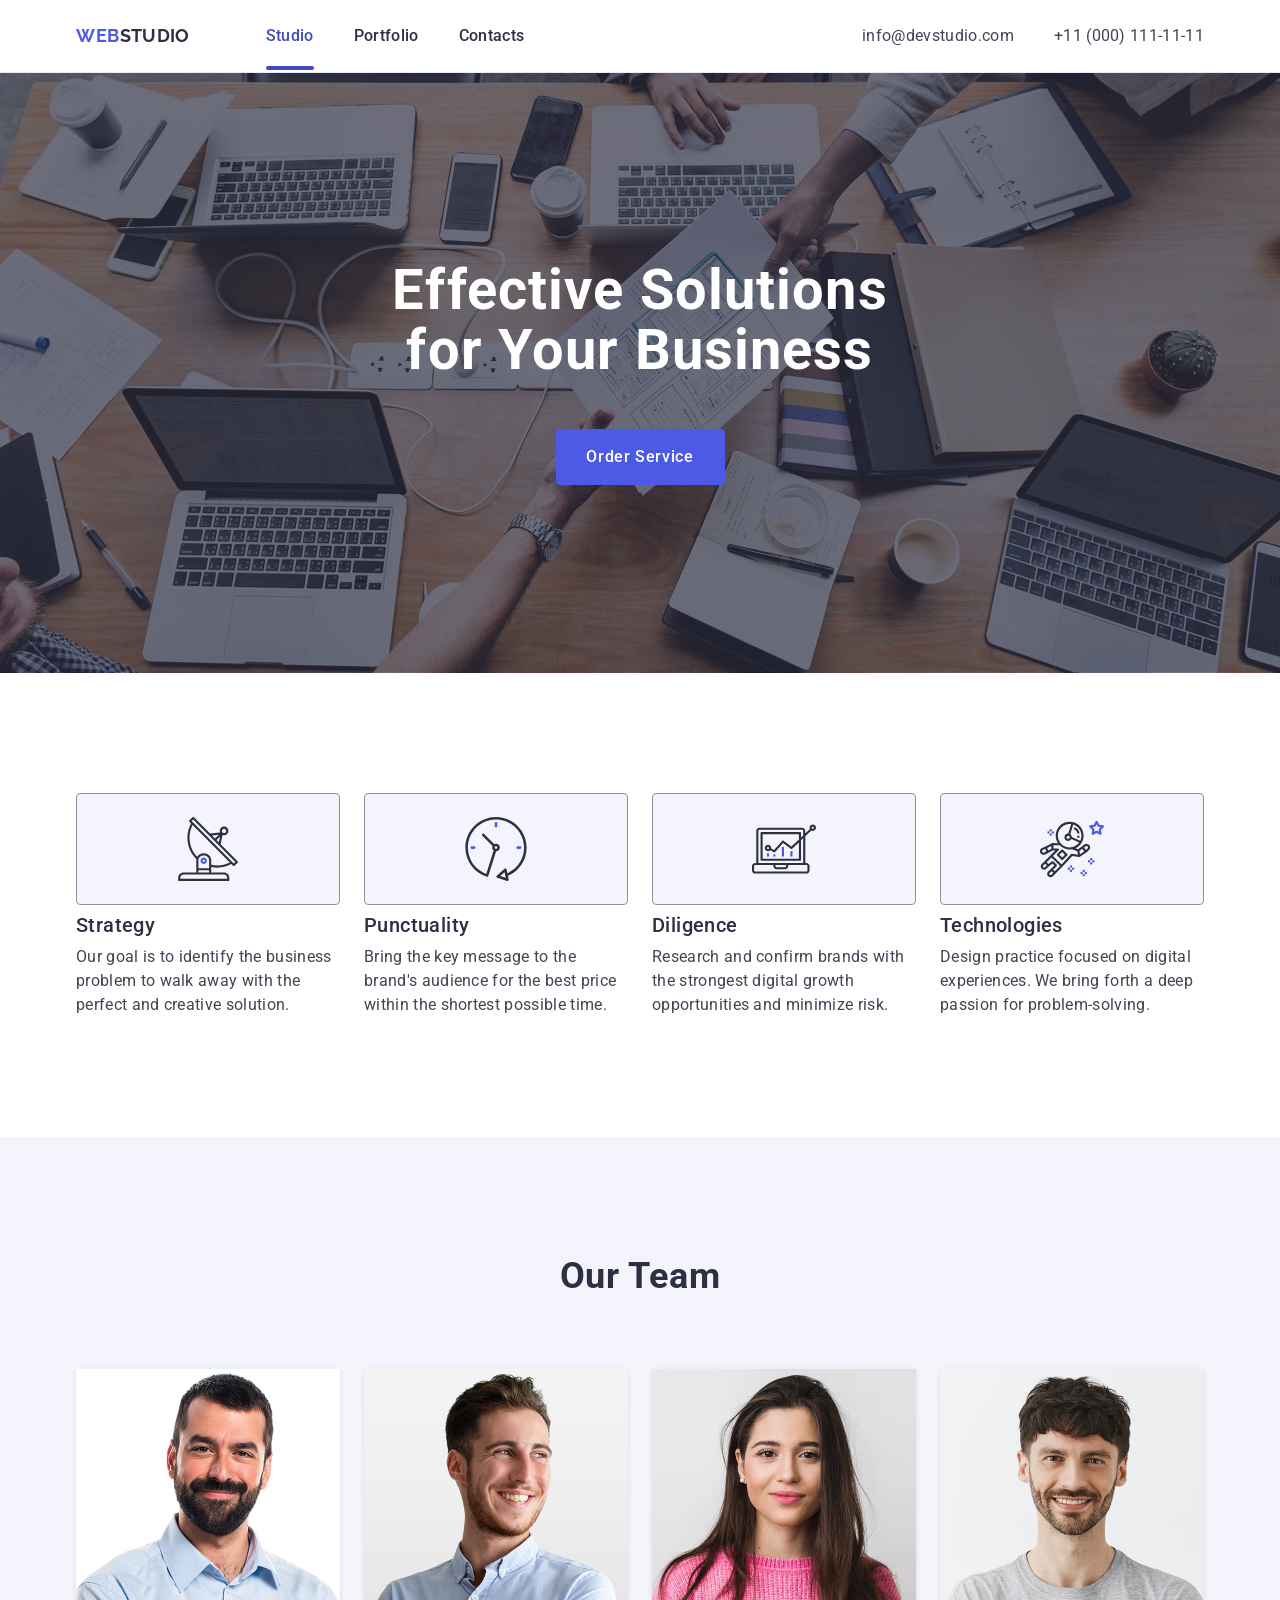
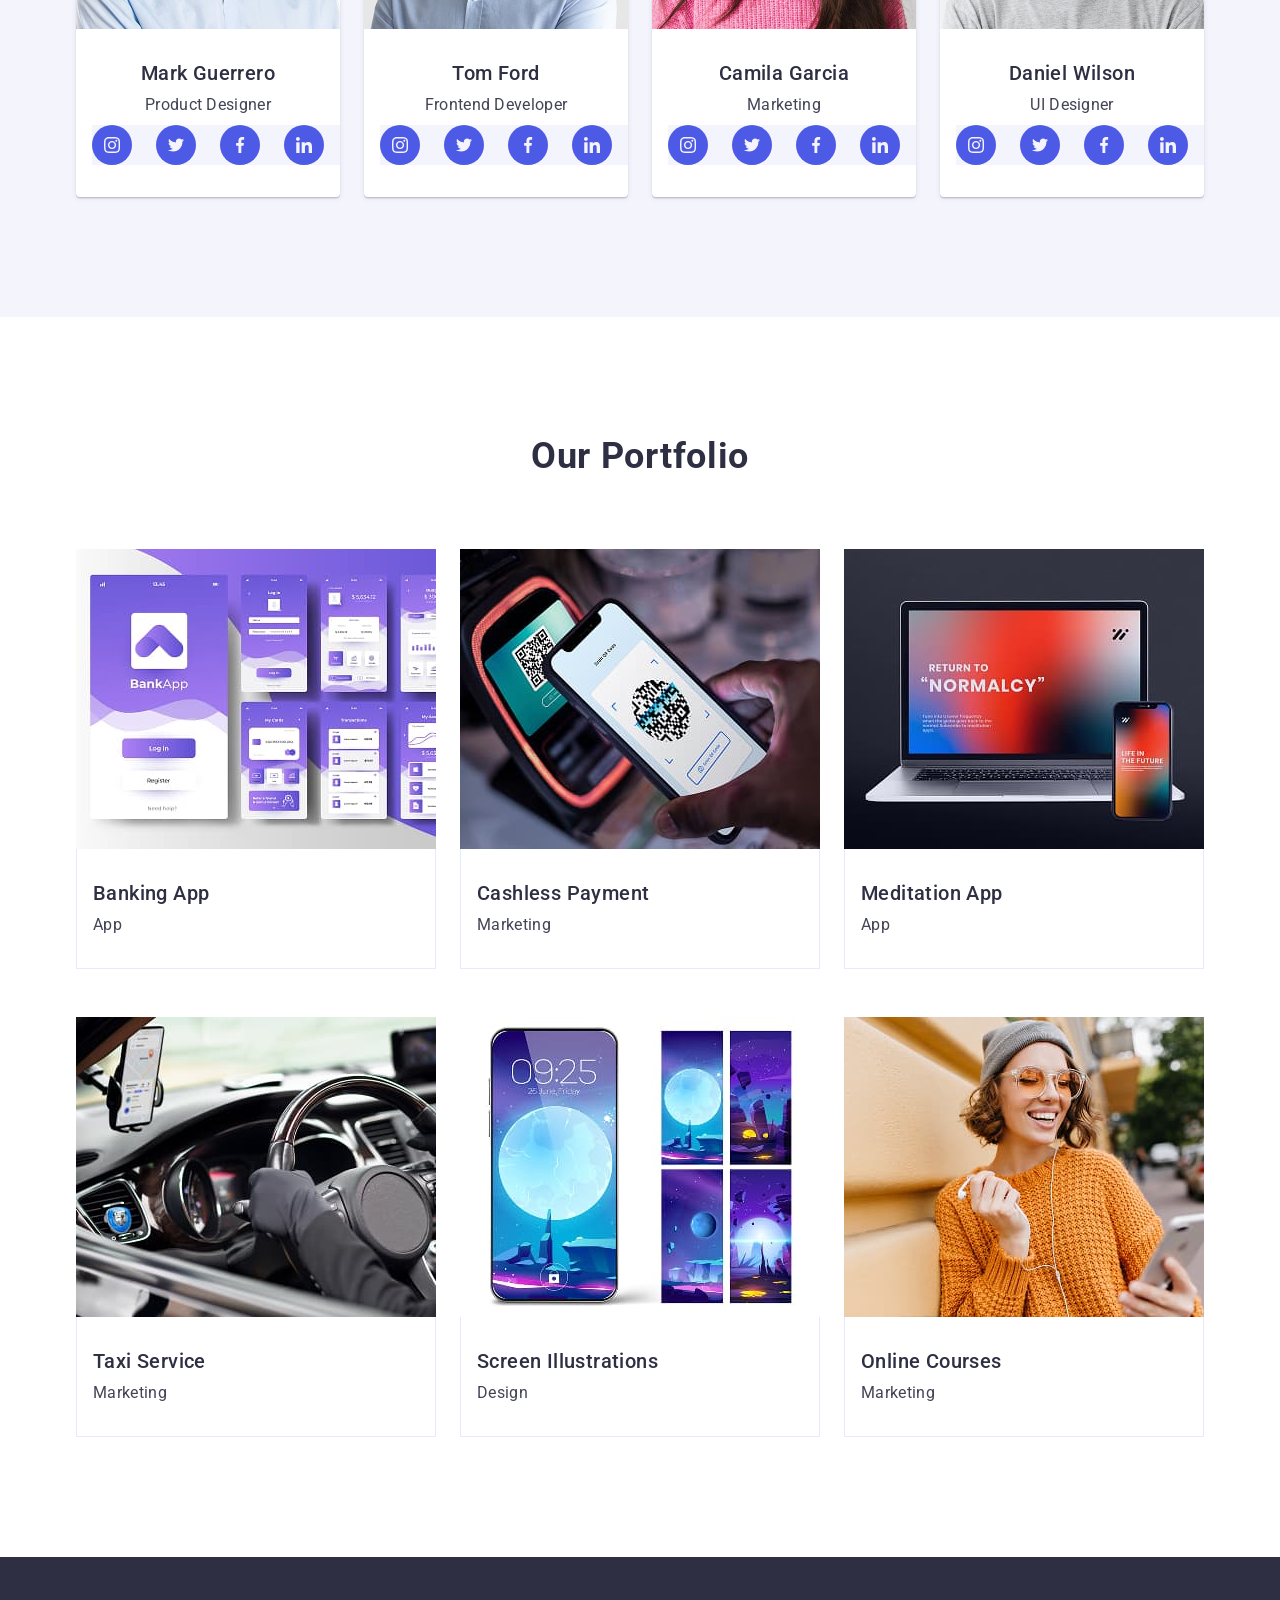
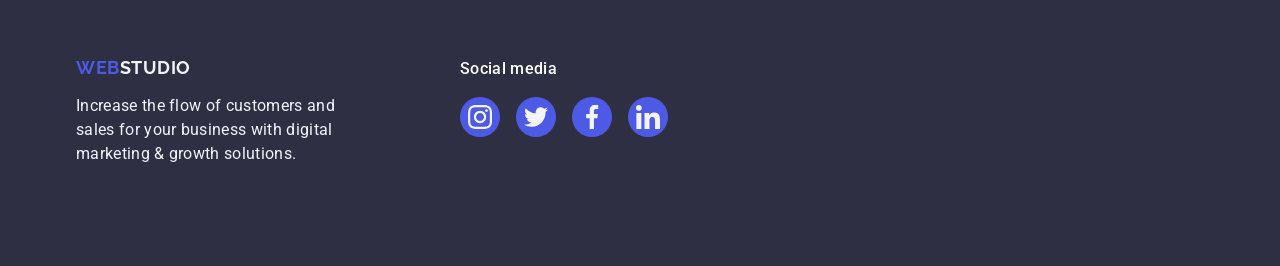
==== commit cb86f82d: "hw4 correction" ====
--- a/index.html
+++ b/index.html
@@ -113,25 +113,25 @@
                 <p class="team-text">Product Designer</p>
                     <div class="team-icons">
                         <ul class="social-media-list team">
-                            <li class="team-social-media-icons">
+                            <li class="social-media-icons">
                                 <a class="social-icon-link" href="">
                             <svg class="team-icon" width="16" height="16">
                             <use href="./images/icons.svg#instagram"></use></svg>
                                 </a>
                             </li>
-                        <li class="team-social-media-icons">
+                        <li class="social-media-icons">
                             <a class="social-icon-link" href="">
                             <svg class="team-icon" width="16" height="16">
                             <use href="./images/icons.svg#twitter"></use></svg>
                             </a>
                         </li>
-                        <li class="team-social-media-icons">
+                        <li class="social-media-icons">
                             <a class="social-icon-link" href="">
                             <svg class="team-icon" width="16" height="16">
                             <use href="./images/icons.svg#facebook" ></use></svg>
                             </a>
                         </li>
-                        <li class="team-social-media-icons">
+                        <li class="social-media-icons">
                             <a class="social-icon-link" href="">
                             <svg class="team-icon" width="16" height="16">
                             <use href="./images/icons.svg#linkedin"></use></svg>
@@ -148,25 +148,25 @@
                     <p class="team-text">Frontend Developer</p>
                         <div class="team-icons">
                         <ul class="social-media-list team">
-                            <li class="team-social-media-icons">
+                            <li class="social-media-icons">
                                 <a class="social-icon-link" href="">
                                 <svg class="team-icon" width="16" height="16">
                                 <use href="./images/icons.svg#instagram"></use></svg>
                                 </a>
                             </li>
-                            <li class="team-social-media-icons">
+                            <li class="social-media-icons">
                                 <a class="social-icon-link" href="">
                                 <svg class="team-icon" width="16" height="16">
                                 <use href="./images/icons.svg#twitter"></use></svg>
                                 </a>
                             </li>
-                            <li class="team-social-media-icons">
+                            <li class="social-media-icons">
                                 <a class="social-icon-link" href="">
                                 <svg class="team-icon" width="16" height="16">
                                 <use href="./images/icons.svg#facebook"></use></svg>
                                 </a>
                             </li>
-                            <li class="team-social-media-icons">
+                            <li class="social-media-icons">
                                 <a class="social-icon-link" href="">
                                 <svg class="team-icon" width="16" height="16">
                                 <use href="./images/icons.svg#linkedin"></use></svg>
@@ -183,25 +183,25 @@
                     <p class="team-text">Marketing</p>
                         <div class="team-icons">
                         <ul class="social-media-list team">
-                            <li class="team-social-media-icons">
+                            <li class="social-media-icons">
                                 <a class="social-icon-link" href="">
                                 <svg class="team-icon"  width="16" height="16">
                                 <use href="./images/icons.svg#instagram"></use></svg>
                                 </a>
                             </li>
-                            <li class="team-social-media-icons">
+                            <li class="social-media-icons">
                                 <a class="social-icon-link" href="">
                                 <svg class="team-icon" width="16" height="16">
                                 <use href="./images/icons.svg#twitter"></use></svg>
                                 </a>
                             </li>
-                            <li class="team-social-media-icons">
+                            <li class="social-media-icons">
                                 <a class="social-icon-link" href="">
                                 <svg class="team-icon" width="16" height="16">
                                 <use href="./images/icons.svg#facebook"></use></svg>
                                 </a>
                             </li>
-                            <li class="team-social-media-icons">
+                            <li class="social-media-icons">
                                 <a class="social-icon-link" href="">
                                 <svg class="team-icon" width="16" height="16">
                                 <use href="./images/icons.svg#linkedin"></use></svg>
@@ -218,25 +218,25 @@
                     <p class="team-text">UI Designer</p>
                         <div class="team-icons">
                             <ul class="social-media-list team">
-                            <li class="team-social-media-icons">
+                            <li class="social-media-icons">
                                 <a class="social-icon-link" href="">
                                 <svg class="team-icon" width="16" height="16">
                                 <use href="./images/icons.svg#instagram"></use></svg>
                                 </a>
                             </li>
-                            <li class="team-social-media-icons">
+                            <li class="social-media-icons">
                                 <a class="social-icon-link" href="">
                                 <svg class="team-icon" width="16" height="16">
                                 <use href="./images/icons.svg#twitter"></use></svg>
                                 </a>
                             </li>
-                            <li class="team-social-media-icons">
+                            <li class="social-media-icons">
                                 <a class="social-icon-link" href="">
                                 <svg class="team-icon" width="16" height="16">
                                 <use href="./images/icons.svg#facebook"></use></svg>
                                 </a>
                             </li>
-                            <li class="team-social-media-icons">
+                            <li class="social-media-icons">
                                 <a class="social-icon-link" href="">
                             <svg class="team-icon" width="16" height="16">
                             <use href="./images/icons.svg#linkedin"></use></svg>
@@ -257,11 +257,9 @@
             <ul class="portfolio-list">
                 <li class="portfolio-item">
                     <div class="box">
-                        <div class="overlay">
                             <p class="overlay-text">14 Stylish and User-Friendly App Design Concepts · Task Manager App · Calorie Tracker App ·
                                 Exotic Fruit Ecommerce App ·
-                                Cloud Storage App</p>
-                        </div>
+                                Cloud Storage App</p>  
                     <img src="./images/img_portfolio_1.jpg" width="360" height="300" alt="App windows">
                     </div>
                     <div class="portfolio-name">
@@ -271,10 +269,8 @@
                 </li>
                 <li class="portfolio-item">
                     <div class="box">
-                    <div class="overlay">
                         <p class="overlay-text">14 Stylish and User-Friendly App Design Concepts · Task Manager App · Calorie Tracker App · Exotic Fruit Ecommerce App ·
                         Cloud Storage App</p>
-                    </div>
                     <img src="./images/img_portfolio_2.jpg" width="360" height="300" alt="Reading QR code">
                     </div>
                     <div class="portfolio-name">
@@ -284,12 +280,10 @@
                 </li>
                 <li class="portfolio-item">
                     <div class="box">
-                        <div class="overlay">
                             <p class="overlay-text">14 Stylish and User-Friendly App Design Concepts · Task Manager App · Calorie Tracker
                                 App ·
                                 Exotic Fruit Ecommerce App ·
                                 Cloud Storage App</p>
-                        </div>                  
                         <img src="./images/img_portfolio_3.jpg" width="360" height="300" alt="Laptop and phone photo">
                     </div>
                         <div class="portfolio-name">
@@ -299,12 +293,10 @@
                 </li>
                 <li class="portfolio-item">
                     <div class="box">
-                        <div class="overlay">
                             <p class="overlay-text">14 Stylish and User-Friendly App Design Concepts · Task Manager App · Calorie Tracker
                                 App ·
                                 Exotic Fruit Ecommerce App ·
                                 Cloud Storage App</p>
-                        </div>
                     <img src="./images/img_portfolio_4.jpg" width="360" height="300" alt="Driving car">
                     </div>
                     <div class="portfolio-name">
@@ -314,12 +306,10 @@
                 </li>
                 <li class="portfolio-item">
                     <div class="box">
-                        <div class="overlay">
                             <p class="overlay-text">14 Stylish and User-Friendly App Design Concepts · Task Manager App · Calorie Tracker
                                 App ·
                                 Exotic Fruit Ecommerce App ·
                                 Cloud Storage App</p>
-                        </div>
                     <img src="./images/img_portfolio_5.jpg" width="360" height="300" alt="Mobile phone screens">
                     </div>
                     <div class="portfolio-name">
@@ -329,12 +319,10 @@
                 </li>
                 <li class="portfolio-item">
                     <div class="box">
-                        <div class="overlay">
                             <p class="overlay-text">14 Stylish and User-Friendly App Design Concepts · Task Manager App · Calorie Tracker
                                 App ·
                                 Exotic Fruit Ecommerce App ·
                                 Cloud Storage App</p>
-                        </div>
                     <img src="./images/img_portfolio_6.jpg" width="360" height="300" alt="Girl in glasses">
                     </div>
                     <div class="portfolio-name">
--- a/css/styles.css
+++ b/css/styles.css
@@ -262,15 +262,16 @@
 .social-media-list {
         display: flex;
         align-items: center;
-        justify-content: center;
         gap: 24px;
         margin-top: 8px;
         margin-left: 16px;
         padding: 0;
 }
-.team-icon{
+.social-media-icons{
     width: 40px;
     height: 40px;
+}
+.team-icon{
     fill: #f4f4fd;
 }
 .social-icon-link{
@@ -280,6 +281,7 @@
     border-radius: 50%;
     display: flex;
     align-items: center;
+    justify-content: center;
     transition: background-color 250ms cubic-bezier(0.4, 0, 0.2, 1);
 }
 .social-icon-link:hover,
@@ -296,6 +298,7 @@
     height: 300px;
     margin: 0 auto;
     overflow: hidden;
+    transform: translateY(0%);
 }
 
 .overlay-text{
@@ -372,7 +375,7 @@
     line-height: 1.17;
     text-transform: uppercase;
     font-weight: 700;
-    color:#4d5ae5;
+    color: #4d5ae5;
     letter-spacing: 0.03em;
     }
 .logo-studio{
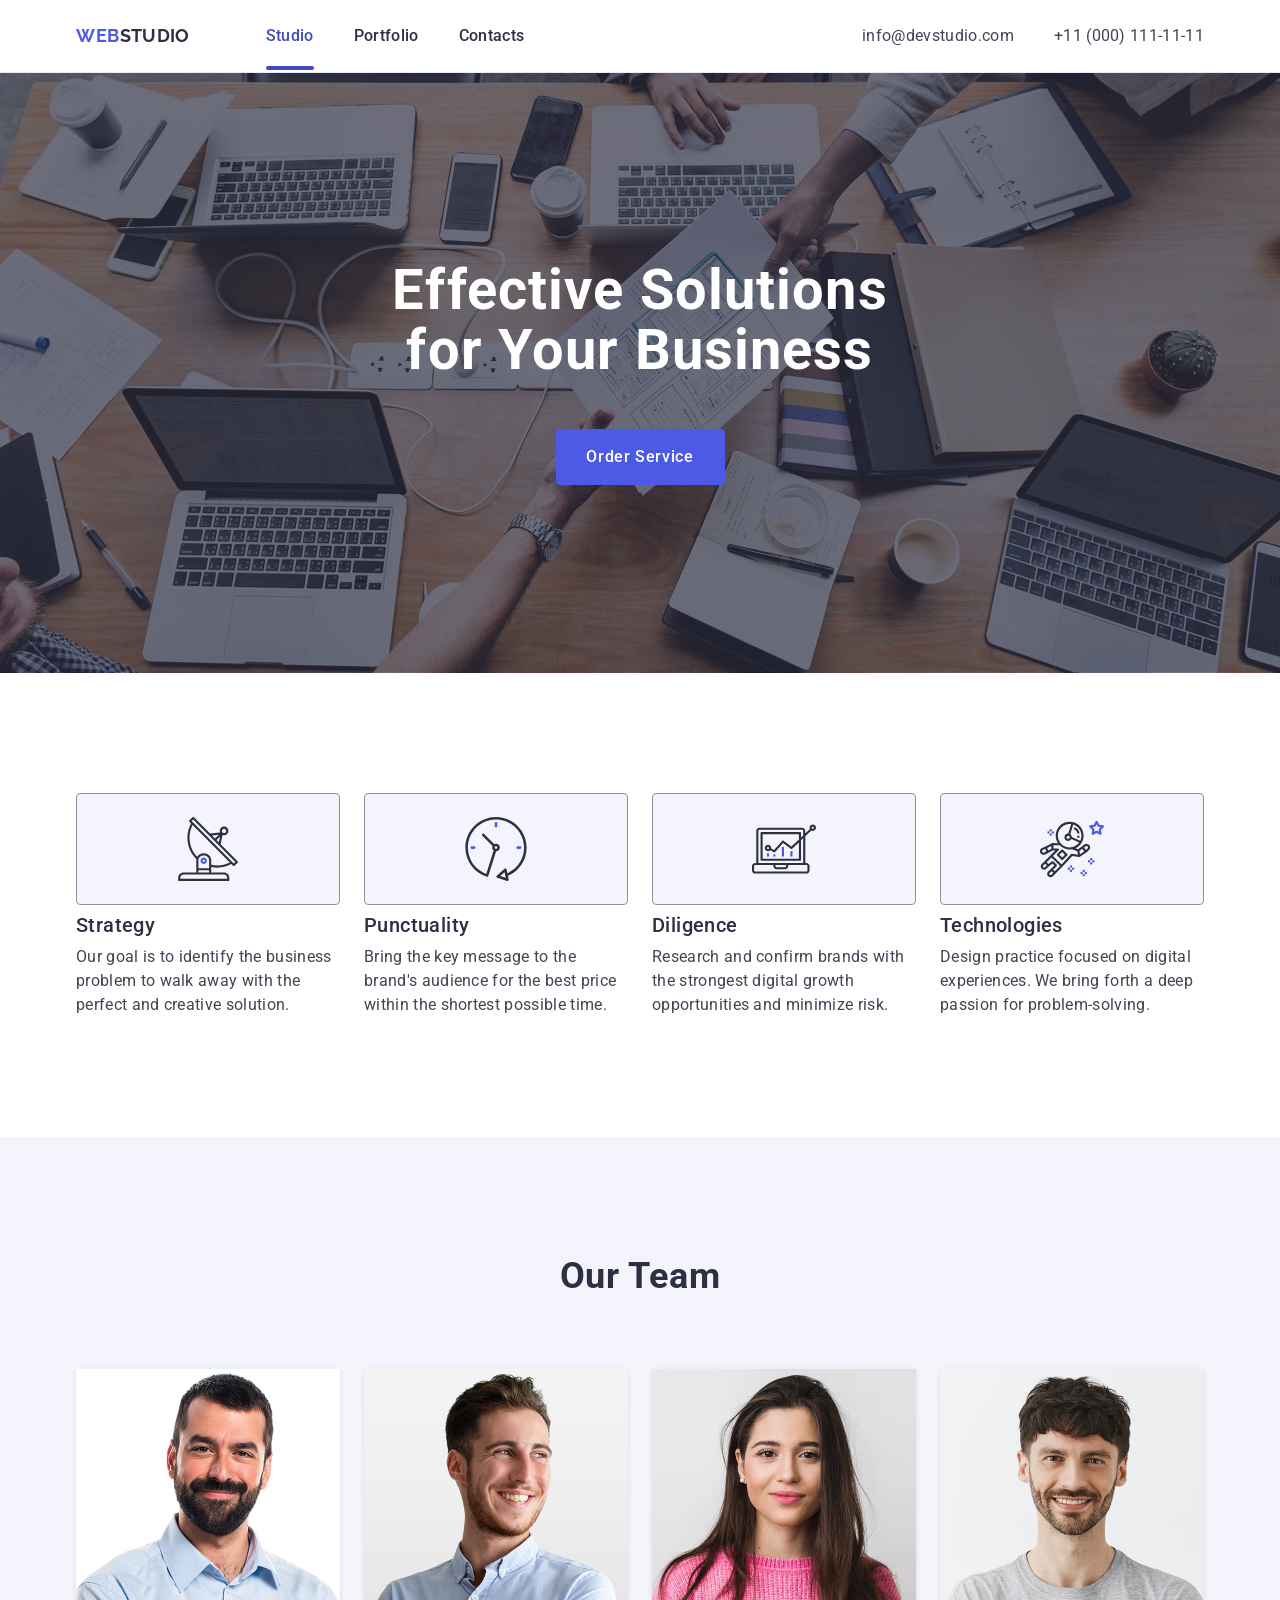
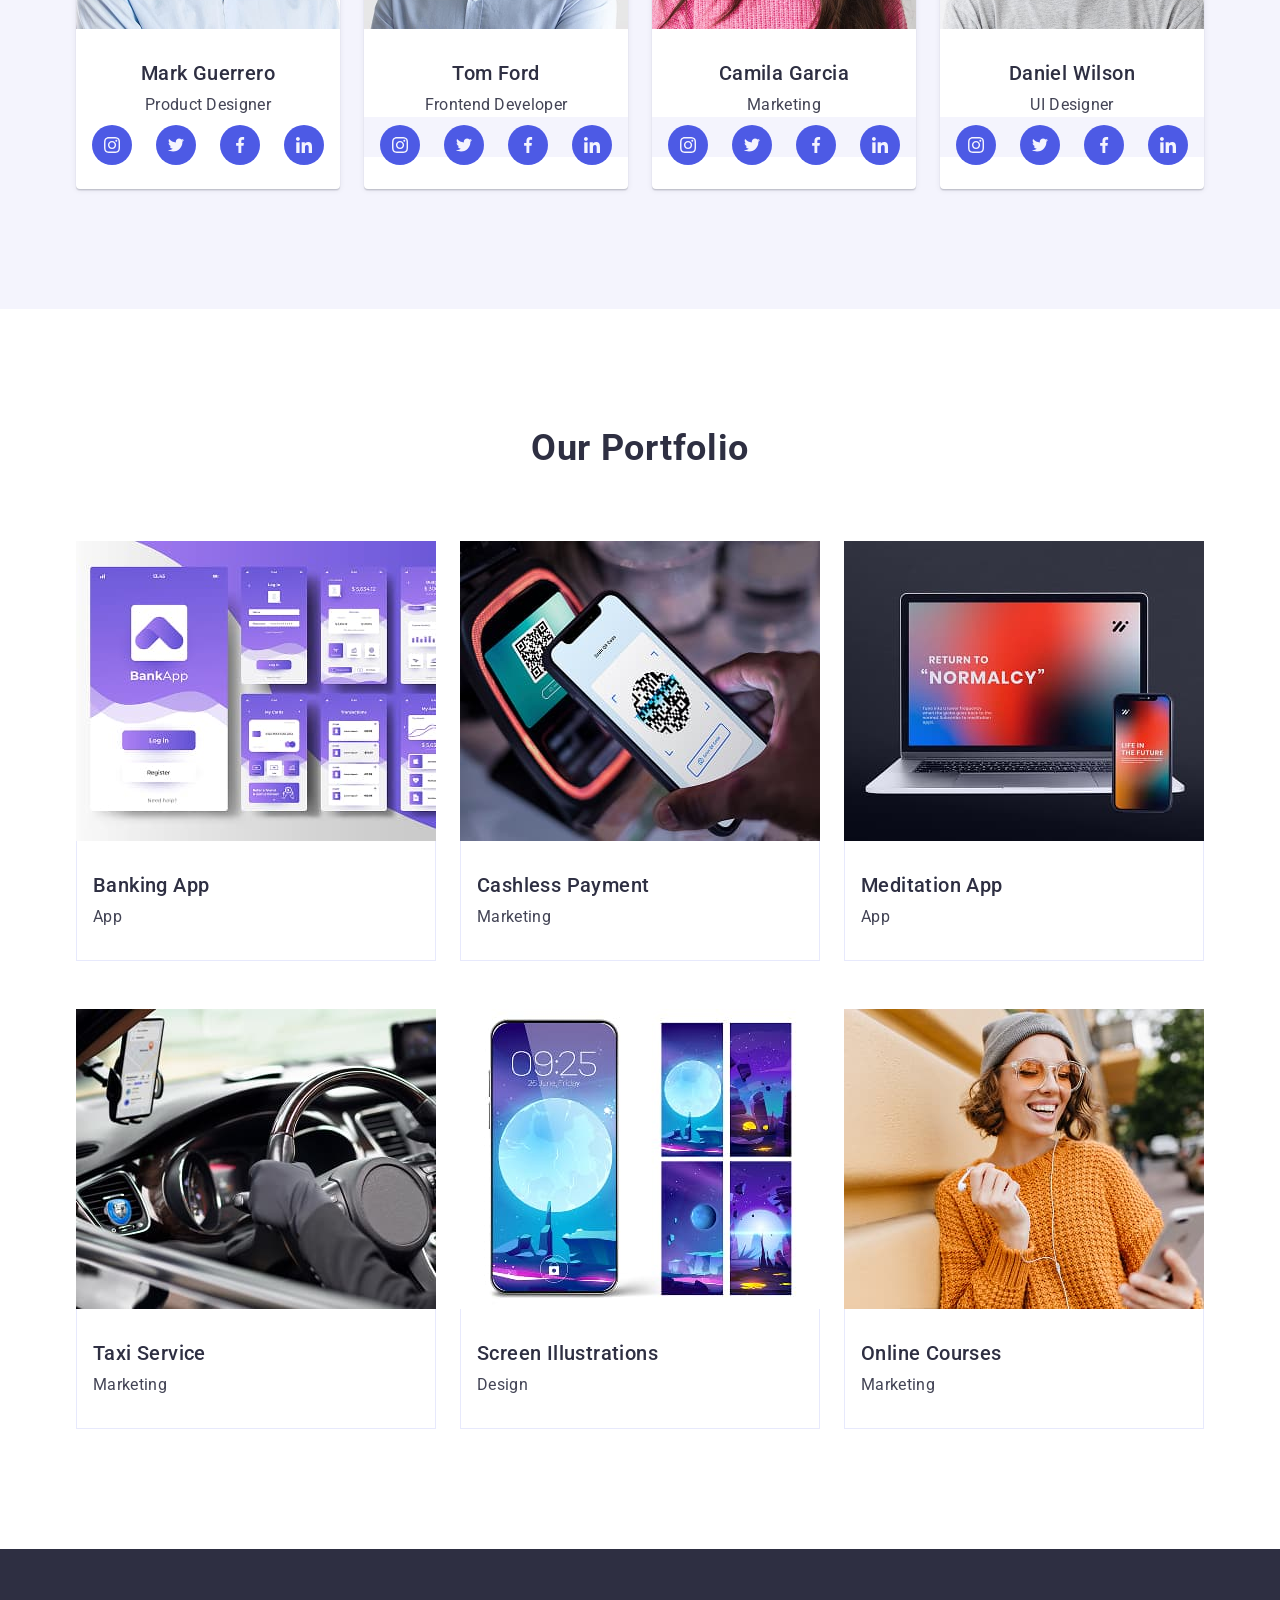
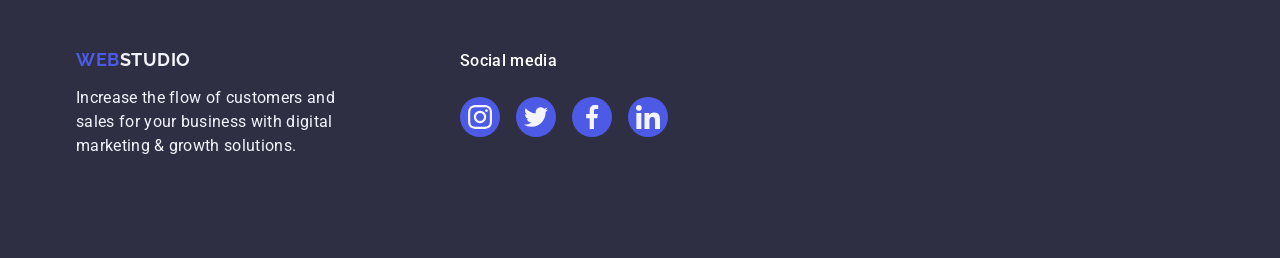
==== commit e860c68b: "team section" ====
--- a/index.html
+++ b/index.html
@@ -46,7 +46,7 @@
     </header>
     <main>
 
-       
+
         <section class="section hero">
             <div class="container">
             <h1 class="hero-title">Effective Solutions
@@ -56,11 +56,10 @@
         </section>
         
 
-       
         <section class="section philosophy">
             <div class="container">
             <h2 class="visually-hidden">Our philosophy</h2>
-                      <ul class="philosophy-list">
+                    <ul class="philosophy-list">
                 <li class="philosophy-column">
                     <div class="philosophy-icons">
                             <svg class="philosophy-icon" width="64" height="64">
@@ -75,7 +74,7 @@
                                                 <use href="./images/icons.svg#icon-clock"></use>
                                             </svg>
                                         </div>
-                                       <h3 class="philosophy-subtitle">Punctuality</h3>
+                                    <h3 class="philosophy-subtitle">Punctuality</h3>
                     <p class="philosophy-text">Bring the key message to the brand's audience for the best price within the shortest possible time.</p>
                 </li>
                 <li class="philosophy-column">
@@ -85,7 +84,7 @@
                                     <use href="./images/icons.svg#icon-diagram" ></use>
                                 </svg>
                             </div>
-                                      <h3 class="philosophy-subtitle">Diligence</h3>
+                                    <h3 class="philosophy-subtitle">Diligence</h3>
                     <p class="philosophy-text">Research and confirm brands with the strongest digital growth opportunities and minimize risk.</p>
                 </li>
                 <li class="philosophy-column">
@@ -95,7 +94,7 @@
                                     <use href="./images/icons.svg#icon-astronaut" ></use>
                                 </svg>
                             </div>
-                                      <h3 class="philosophy-subtitle">Technologies</h3>
+                                    <h3 class="philosophy-subtitle">Technologies</h3>
                     <p class="philosophy-text">Design practice focused on digital experiences. We bring forth a deep passion for problem-solving.</p>
                 </li>
             </ul>
@@ -111,8 +110,7 @@
                 <div class="team-name">
                 <h3 class="team-subtitle">Mark Guerrero</h3>
                 <p class="team-text">Product Designer</p>
-                    <div class="team-icons">
-                        <ul class="social-media-list team">
+                        <ul class="social-media-list">
                             <li class="social-media-icons">
                                 <a class="social-icon-link" href="">
                             <svg class="team-icon" width="16" height="16">
@@ -138,16 +136,14 @@
                             </a>
                         </li>
                         </ul>
-                    </div>
-                </div>
+                        </div>
                 </li>
                 <li class="team-photo">
                     <img class="photo" src="./images/2_img.jpg" width="264" height="260" alt="Photo Tom Ford">
                     <div class="team-name">
                     <h3 class="team-subtitle">Tom Ford</h3>
                     <p class="team-text">Frontend Developer</p>
-                        <div class="team-icons">
-                        <ul class="social-media-list team">
+                             <ul class="social-media-list team">
                             <li class="social-media-icons">
                                 <a class="social-icon-link" href="">
                                 <svg class="team-icon" width="16" height="16">
@@ -173,7 +169,6 @@
                                 </a>
                             </li>
                         </ul>
-                        </div>
                     </div>
                 </li>
                 <li class="team-photo">
@@ -181,7 +176,6 @@
                     <div class="team-name">
                     <h3 class="team-subtitle">Camila Garcia</h3>
                     <p class="team-text">Marketing</p>
-                        <div class="team-icons">
                         <ul class="social-media-list team">
                             <li class="social-media-icons">
                                 <a class="social-icon-link" href="">
@@ -208,7 +202,6 @@
                                 </a>
                             </li>
                         </ul>
-                        </div>
                     </div>
                 </li>
                 <li class="team-photo">
@@ -216,7 +209,6 @@
                     <div class="team-name">
                     <h3 class="team-subtitle">Daniel Wilson</h3>
                     <p class="team-text">UI Designer</p>
-                        <div class="team-icons">
                             <ul class="social-media-list team">
                             <li class="social-media-icons">
                                 <a class="social-icon-link" href="">
@@ -244,7 +236,6 @@
                             </li>
                             </ul>
                         </div>
-                    </div>
                 </li>
             </ul>
             </div>
--- a/css/styles.css
+++ b/css/styles.css
@@ -262,9 +262,8 @@
 .social-media-list {
         display: flex;
         align-items: center;
+        justify-content: center;
         gap: 24px;
-        margin-top: 8px;
-        margin-left: 16px;
         padding: 0;
 }
 .social-media-icons{
@@ -282,6 +281,7 @@
     display: flex;
     align-items: center;
     justify-content: center;
+    margin-top: 8px;
     transition: background-color 250ms cubic-bezier(0.4, 0, 0.2, 1);
 }
 .social-icon-link:hover,
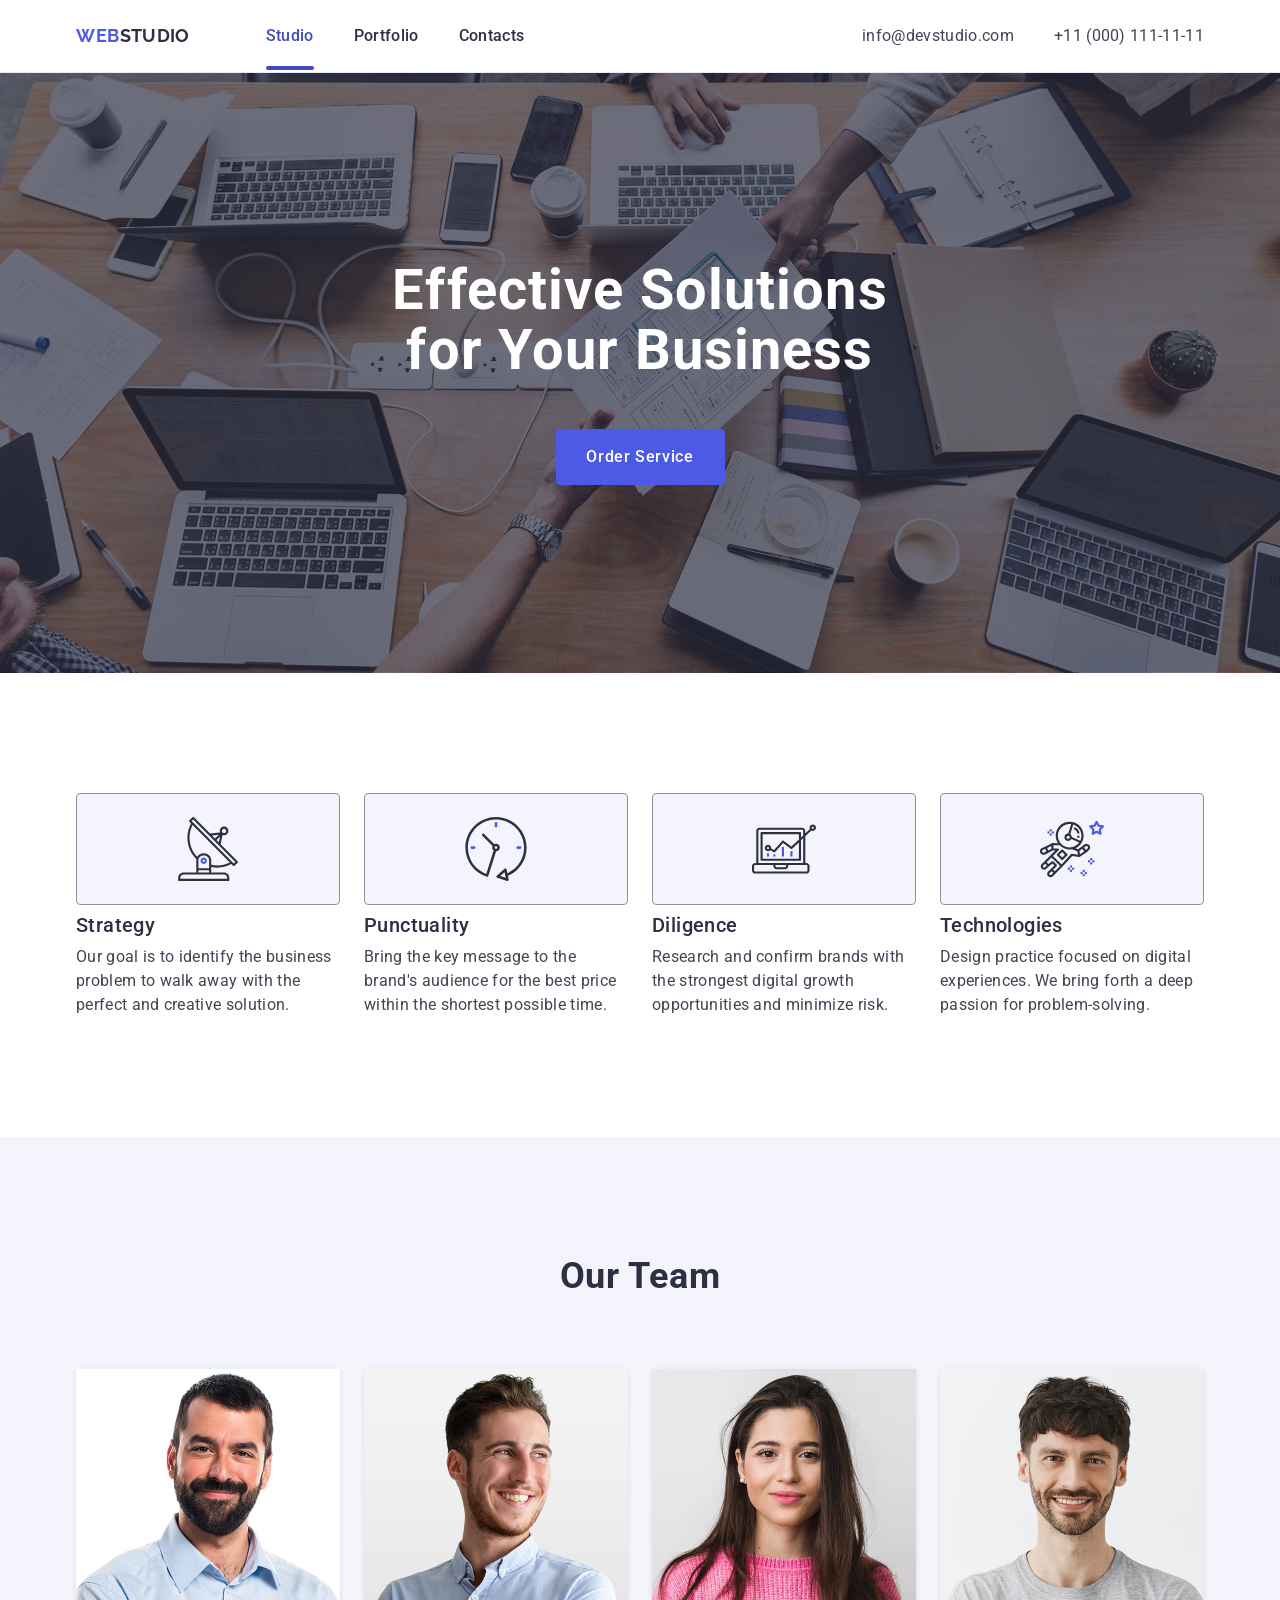
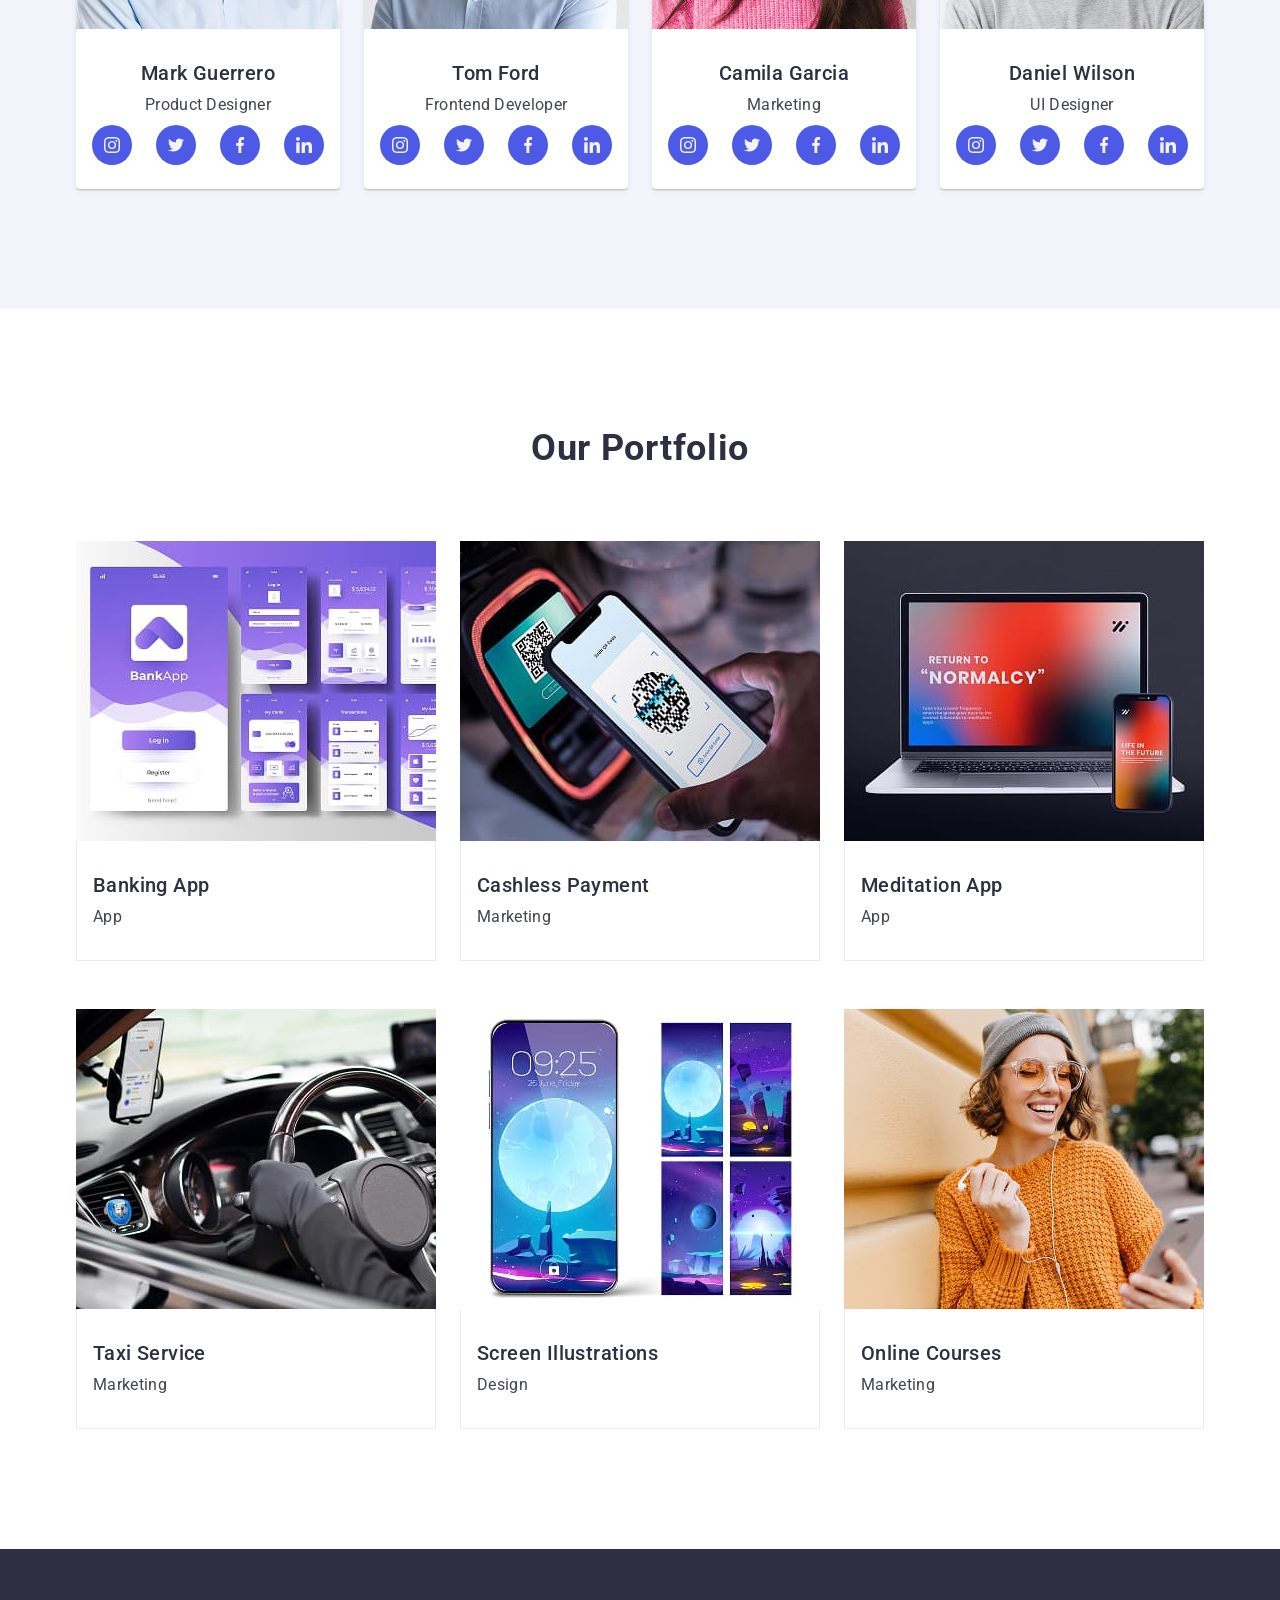
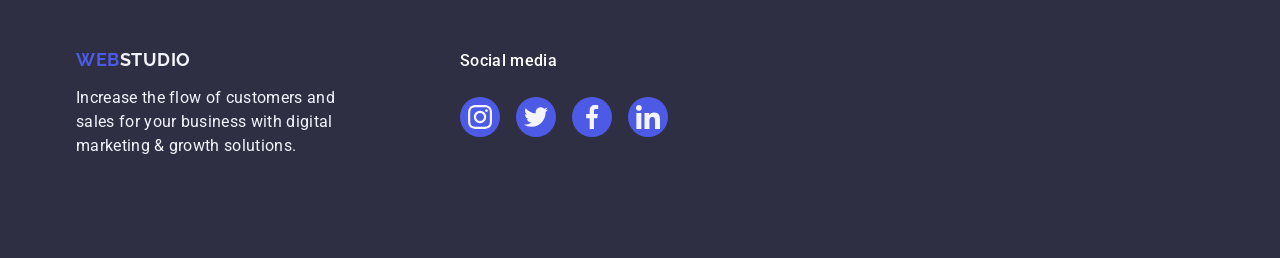
==== commit 99e3fe89: "portfolio section updeted" ====
--- a/index.html
+++ b/index.html
@@ -143,7 +143,7 @@
                     <div class="team-name">
                     <h3 class="team-subtitle">Tom Ford</h3>
                     <p class="team-text">Frontend Developer</p>
-                             <ul class="social-media-list team">
+                             <ul class="social-media-list">
                             <li class="social-media-icons">
                                 <a class="social-icon-link" href="">
                                 <svg class="team-icon" width="16" height="16">
@@ -176,7 +176,7 @@
                     <div class="team-name">
                     <h3 class="team-subtitle">Camila Garcia</h3>
                     <p class="team-text">Marketing</p>
-                        <ul class="social-media-list team">
+                        <ul class="social-media-list">
                             <li class="social-media-icons">
                                 <a class="social-icon-link" href="">
                                 <svg class="team-icon"  width="16" height="16">
@@ -209,7 +209,7 @@
                     <div class="team-name">
                     <h3 class="team-subtitle">Daniel Wilson</h3>
                     <p class="team-text">UI Designer</p>
-                            <ul class="social-media-list team">
+                            <ul class="social-media-list">
                             <li class="social-media-icons">
                                 <a class="social-icon-link" href="">
                                 <svg class="team-icon" width="16" height="16">
@@ -248,11 +248,11 @@
             <ul class="portfolio-list">
                 <li class="portfolio-item">
                     <div class="box">
-                            <p class="overlay-text">14 Stylish and User-Friendly App Design Concepts · Task Manager App · Calorie Tracker App ·
-                                Exotic Fruit Ecommerce App ·
-                                Cloud Storage App</p>  
                     <img src="./images/img_portfolio_1.jpg" width="360" height="300" alt="App windows">
-                    </div>
+                    <p class="overlay-text">14 Stylish and User-Friendly App Design Concepts · Task Manager App · Calorie Tracker App ·
+                        Exotic Fruit Ecommerce App ·
+                        Cloud Storage App</p>
+                </div>
                     <div class="portfolio-name">
                     <h3 class="portfolio-subtitle">Banking App</h3>
                     <p class="portfolio-text">App</p>
@@ -260,9 +260,10 @@
                 </li>
                 <li class="portfolio-item">
                     <div class="box">
-                        <p class="overlay-text">14 Stylish and User-Friendly App Design Concepts · Task Manager App · Calorie Tracker App · Exotic Fruit Ecommerce App ·
-                        Cloud Storage App</p>
                     <img src="./images/img_portfolio_2.jpg" width="360" height="300" alt="Reading QR code">
+                        <p class="overlay-text">14 Stylish and User-Friendly App Design Concepts · Task Manager App · Calorie Tracker App ·
+                            Exotic Fruit Ecommerce App ·
+                            Cloud Storage App</p>
                     </div>
                     <div class="portfolio-name">
                     <h3 class="portfolio-subtitle">Cashless Payment</h3>
@@ -271,11 +272,11 @@
                 </li>
                 <li class="portfolio-item">
                     <div class="box">
-                            <p class="overlay-text">14 Stylish and User-Friendly App Design Concepts · Task Manager App · Calorie Tracker
-                                App ·
-                                Exotic Fruit Ecommerce App ·
-                                Cloud Storage App</p>
                         <img src="./images/img_portfolio_3.jpg" width="360" height="300" alt="Laptop and phone photo">
+                        <p class="overlay-text">14 Stylish and User-Friendly App Design Concepts · Task Manager App · Calorie Tracker
+                            App ·
+                            Exotic Fruit Ecommerce App ·
+                            Cloud Storage App</p>
                     </div>
                         <div class="portfolio-name">
                     <h3 class="portfolio-subtitle">Meditation App</h3>
@@ -284,11 +285,11 @@
                 </li>
                 <li class="portfolio-item">
                     <div class="box">
-                            <p class="overlay-text">14 Stylish and User-Friendly App Design Concepts · Task Manager App · Calorie Tracker
-                                App ·
-                                Exotic Fruit Ecommerce App ·
-                                Cloud Storage App</p>
                     <img src="./images/img_portfolio_4.jpg" width="360" height="300" alt="Driving car">
+                    <p class="overlay-text">14 Stylish and User-Friendly App Design Concepts · Task Manager App · Calorie Tracker
+                        App ·
+                        Exotic Fruit Ecommerce App ·
+                        Cloud Storage App</p>
                     </div>
                     <div class="portfolio-name">
                     <h3 class="portfolio-subtitle">Taxi Service</h3>
@@ -297,11 +298,11 @@
                 </li>
                 <li class="portfolio-item">
                     <div class="box">
-                            <p class="overlay-text">14 Stylish and User-Friendly App Design Concepts · Task Manager App · Calorie Tracker
-                                App ·
-                                Exotic Fruit Ecommerce App ·
-                                Cloud Storage App</p>
                     <img src="./images/img_portfolio_5.jpg" width="360" height="300" alt="Mobile phone screens">
+                    <p class="overlay-text">14 Stylish and User-Friendly App Design Concepts · Task Manager App · Calorie Tracker
+                        App ·
+                        Exotic Fruit Ecommerce App ·
+                        Cloud Storage App</p>
                     </div>
                     <div class="portfolio-name">
                     <h3 class="portfolio-subtitle">Screen Illustrations</h3>
@@ -310,11 +311,11 @@
                 </li>
                 <li class="portfolio-item">
                     <div class="box">
-                            <p class="overlay-text">14 Stylish and User-Friendly App Design Concepts · Task Manager App · Calorie Tracker
-                                App ·
-                                Exotic Fruit Ecommerce App ·
-                                Cloud Storage App</p>
                     <img src="./images/img_portfolio_6.jpg" width="360" height="300" alt="Girl in glasses">
+                    <p class="overlay-text">14 Stylish and User-Friendly App Design Concepts · Task Manager App · Calorie Tracker
+                        App ·
+                        Exotic Fruit Ecommerce App ·
+                        Cloud Storage App</p>
                     </div>
                     <div class="portfolio-name">
                     <h3 class="portfolio-subtitle">Online Courses</h3>
